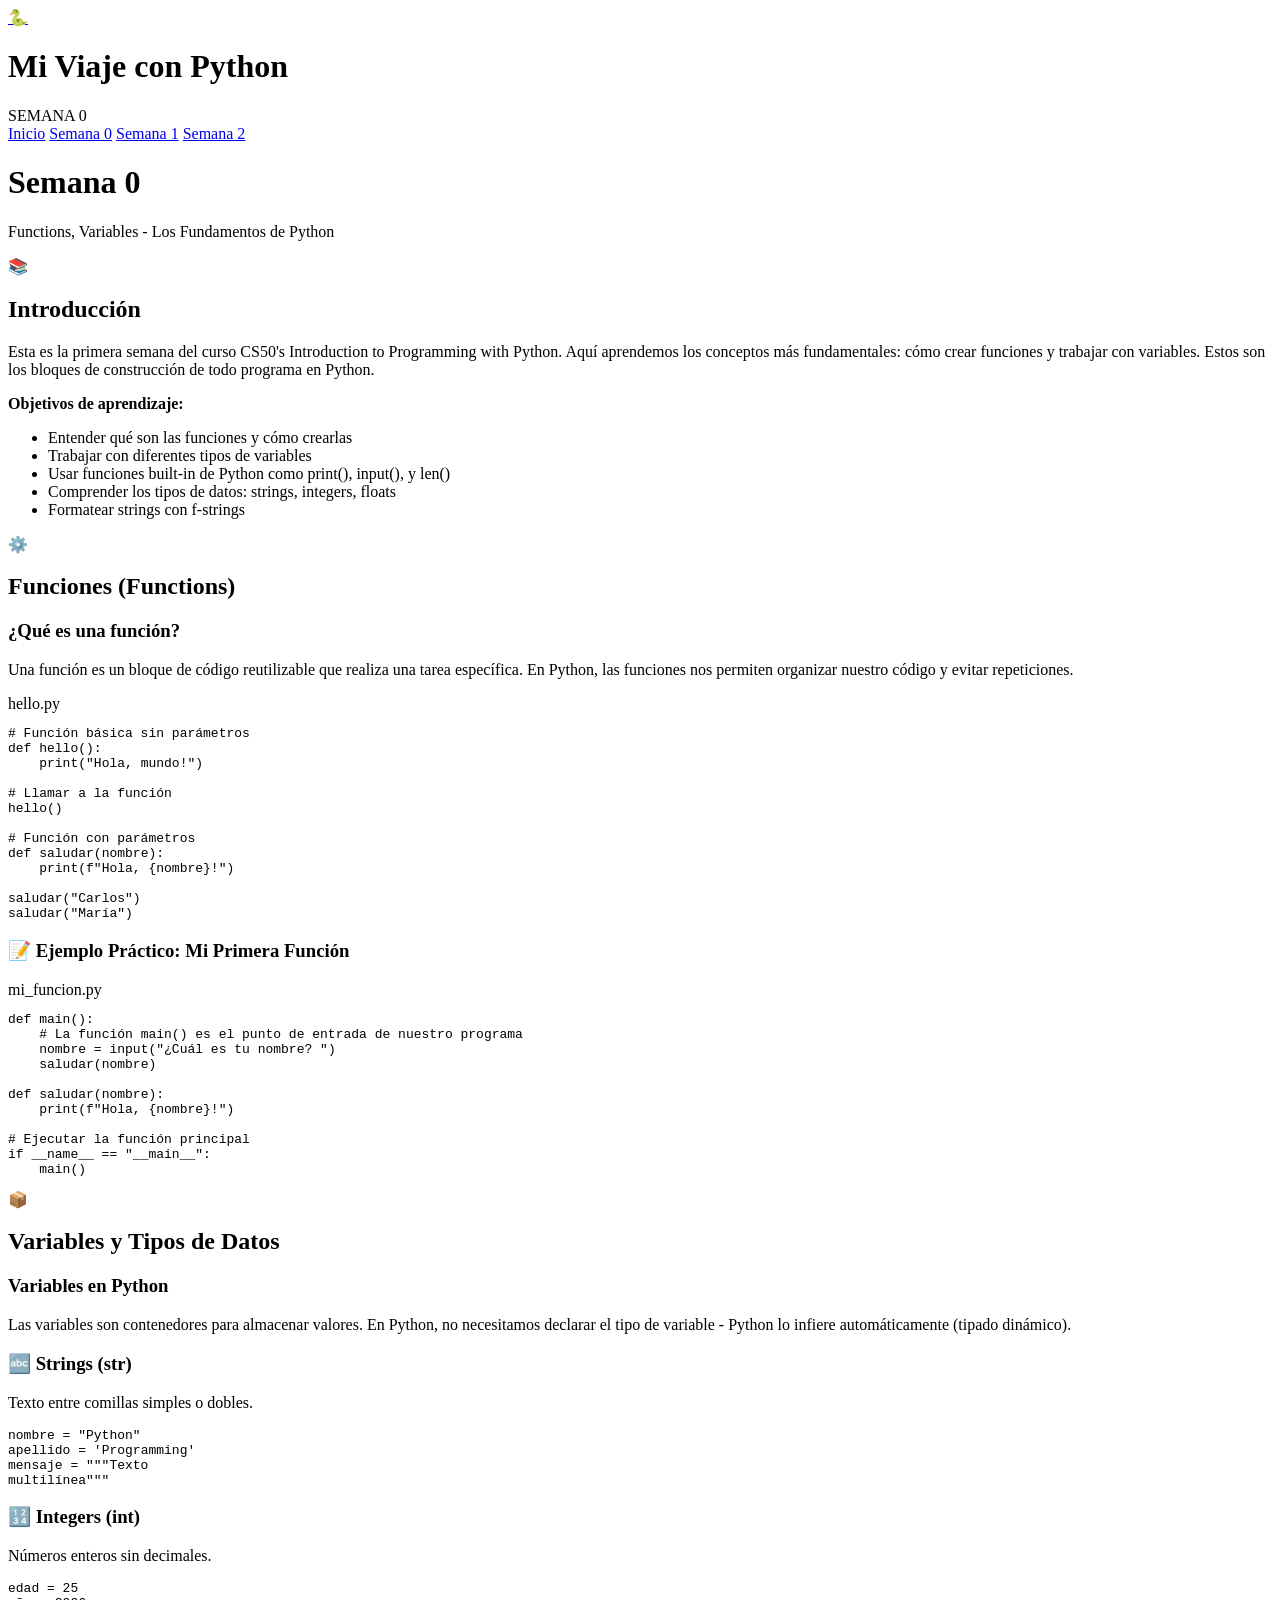
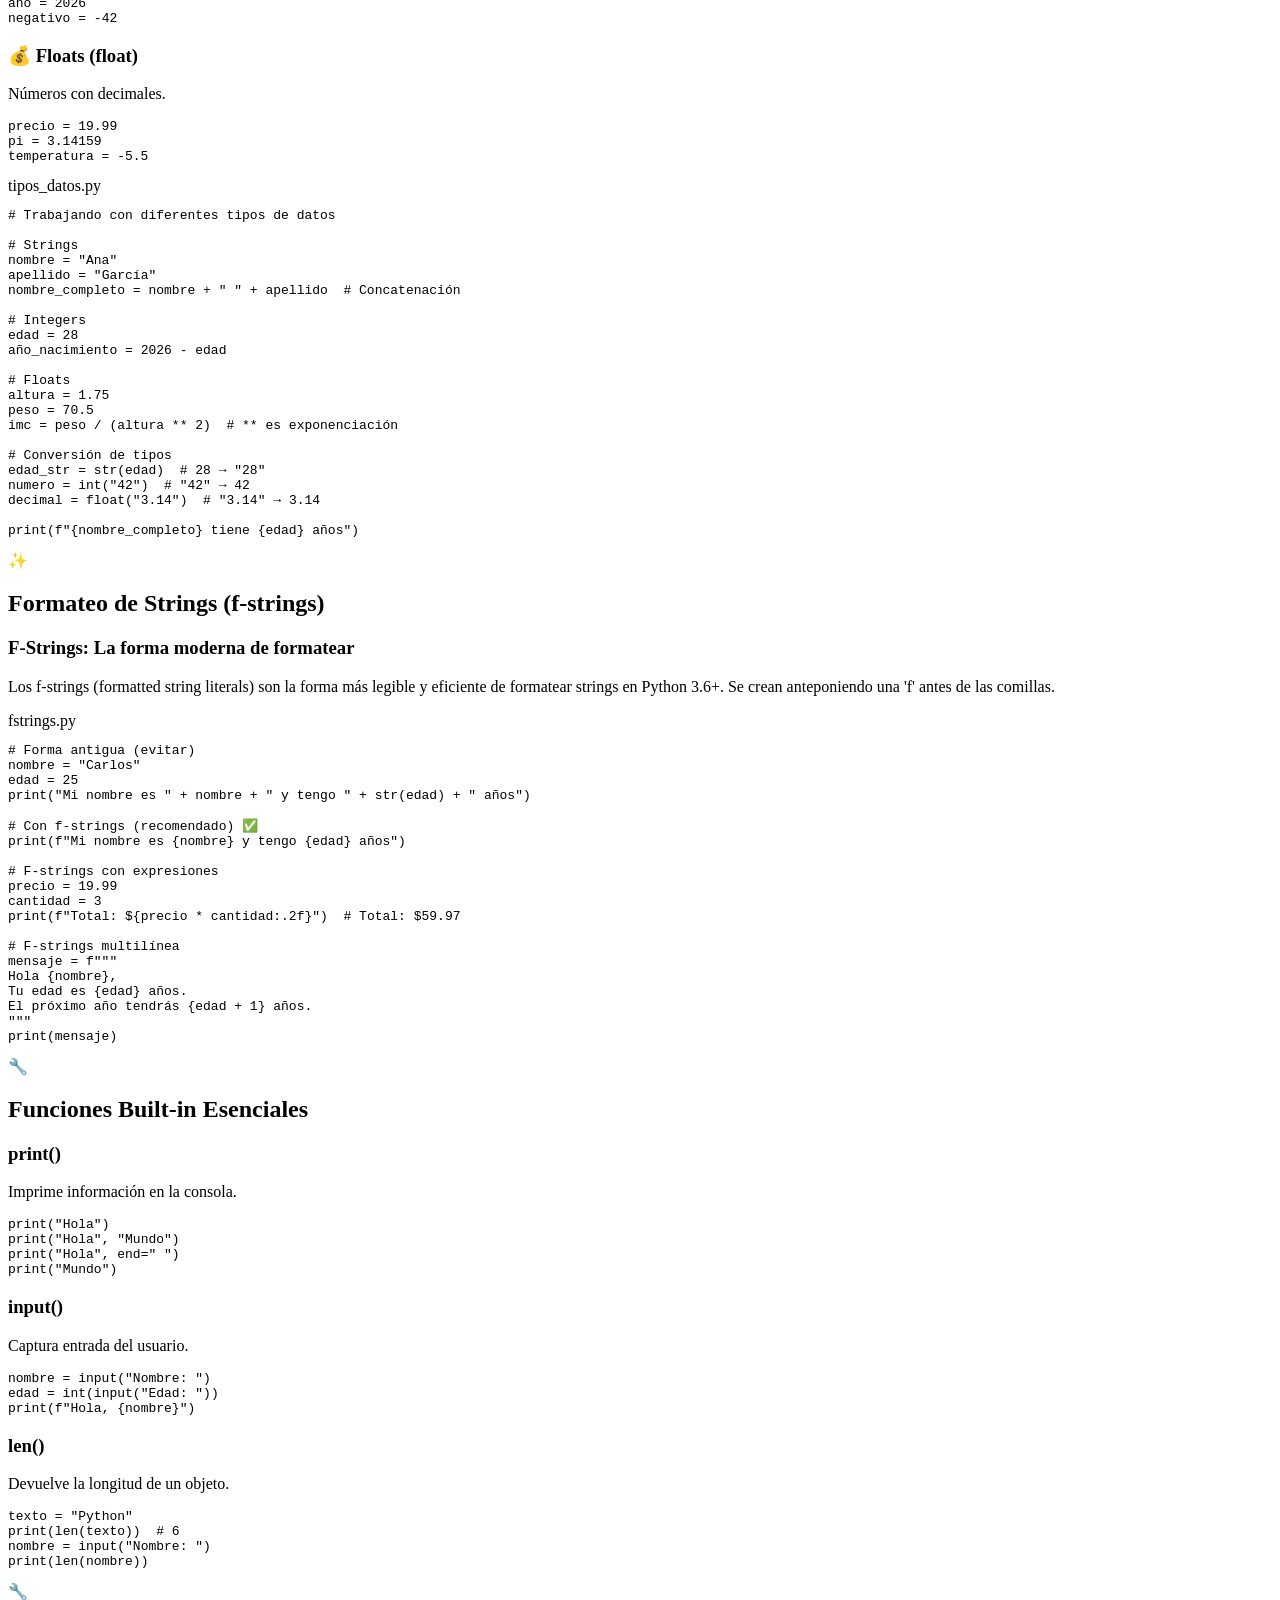
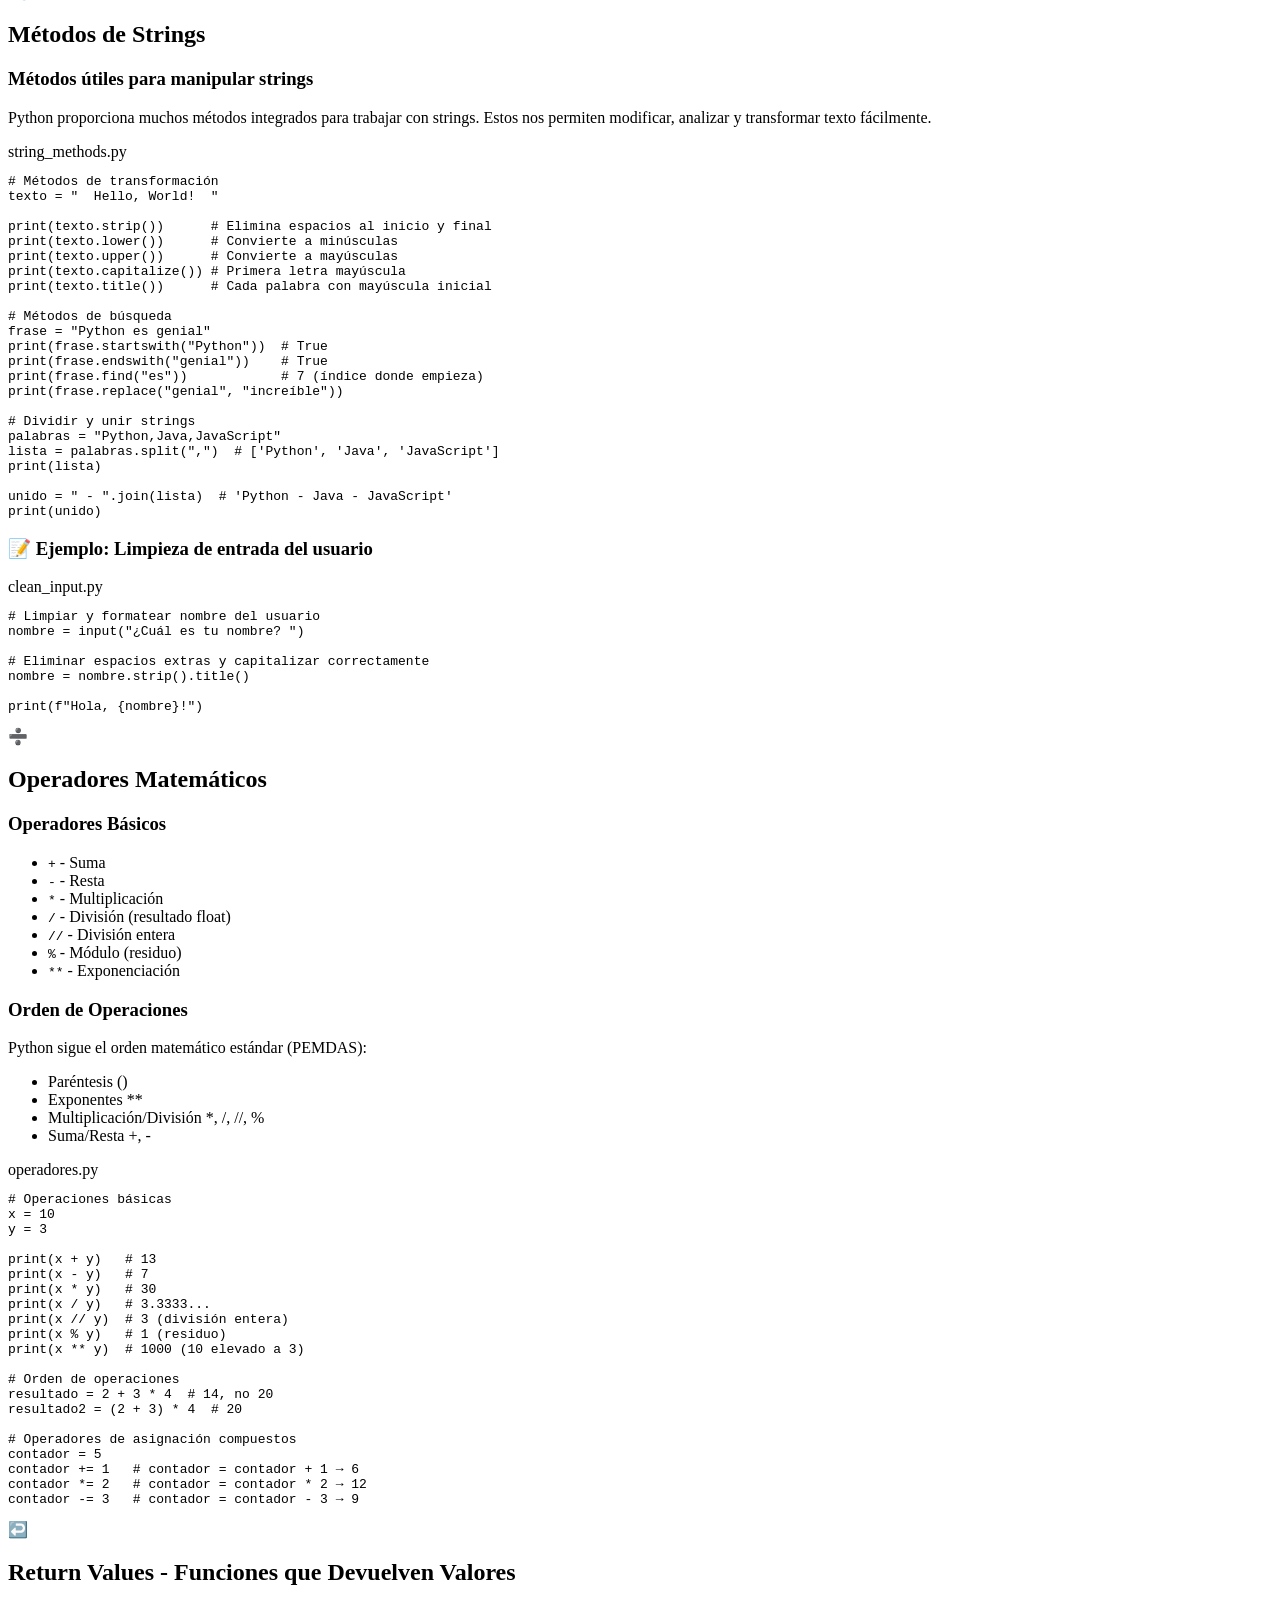
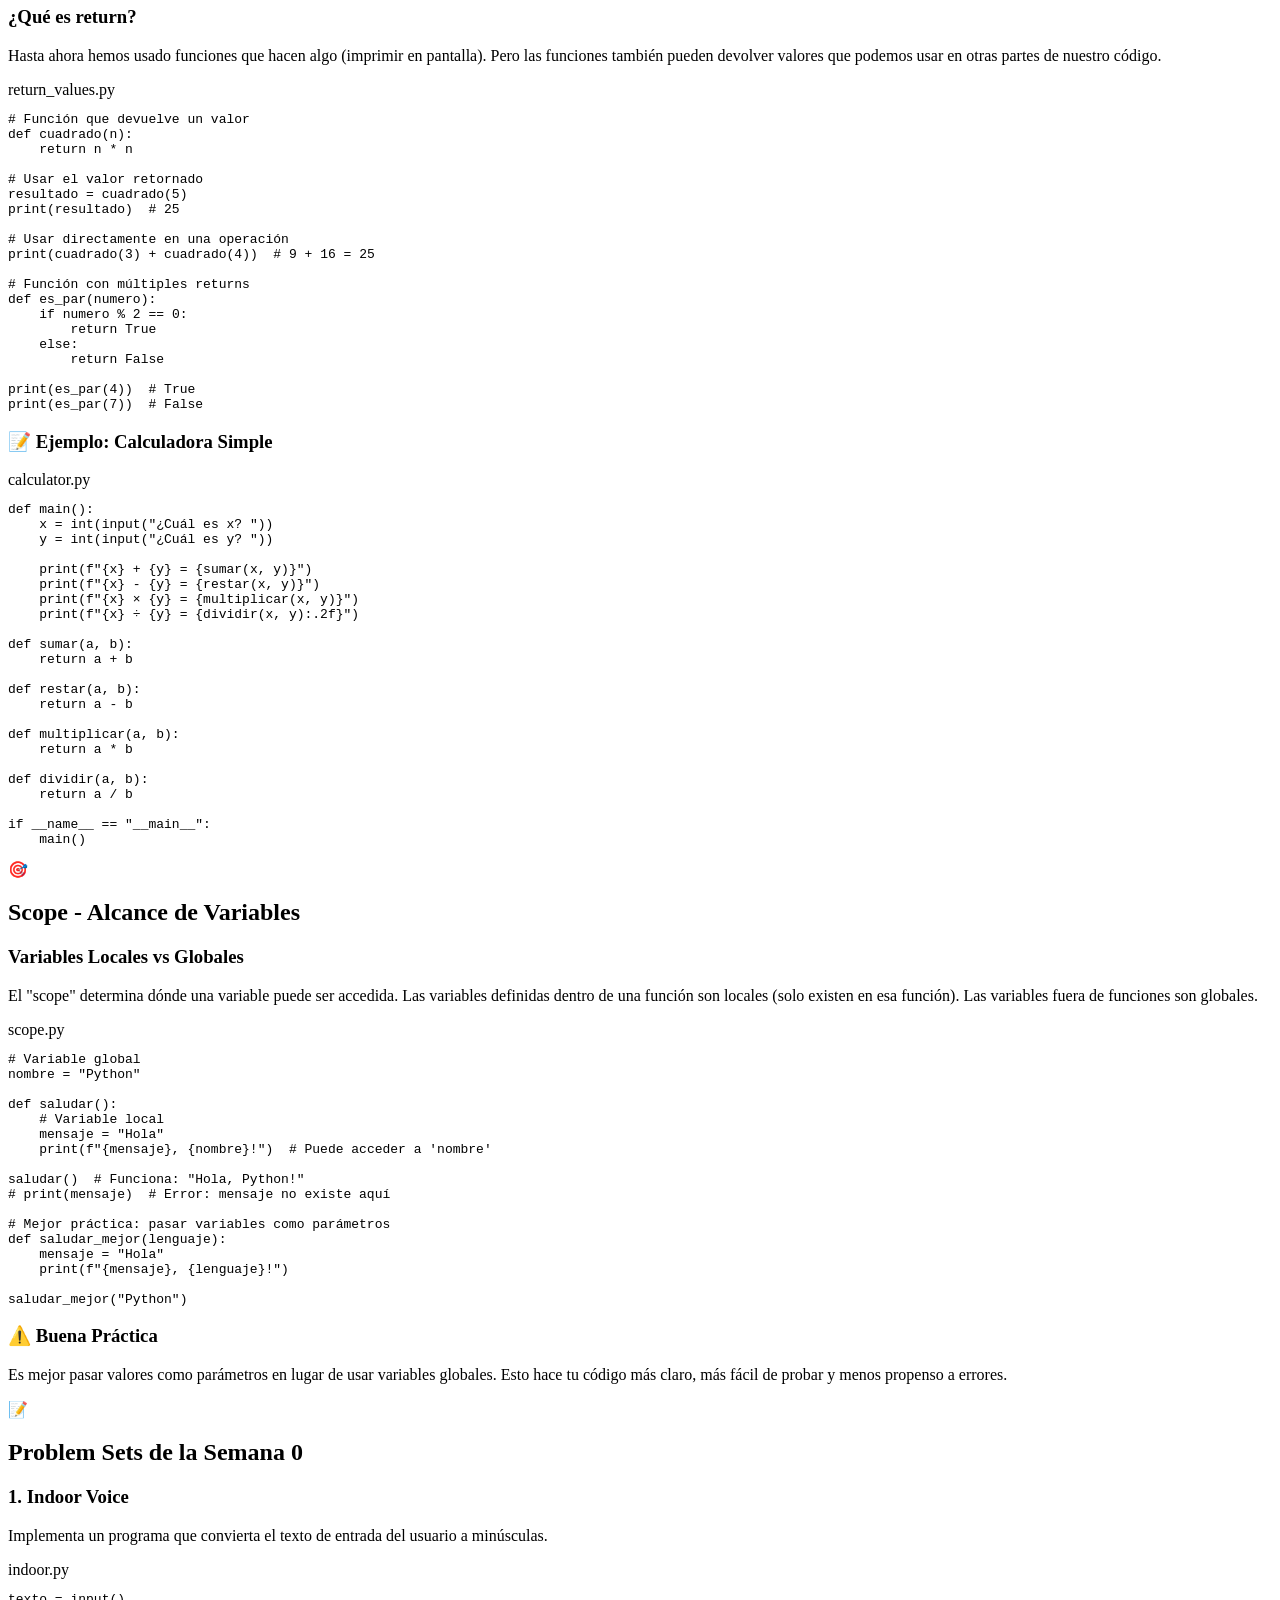
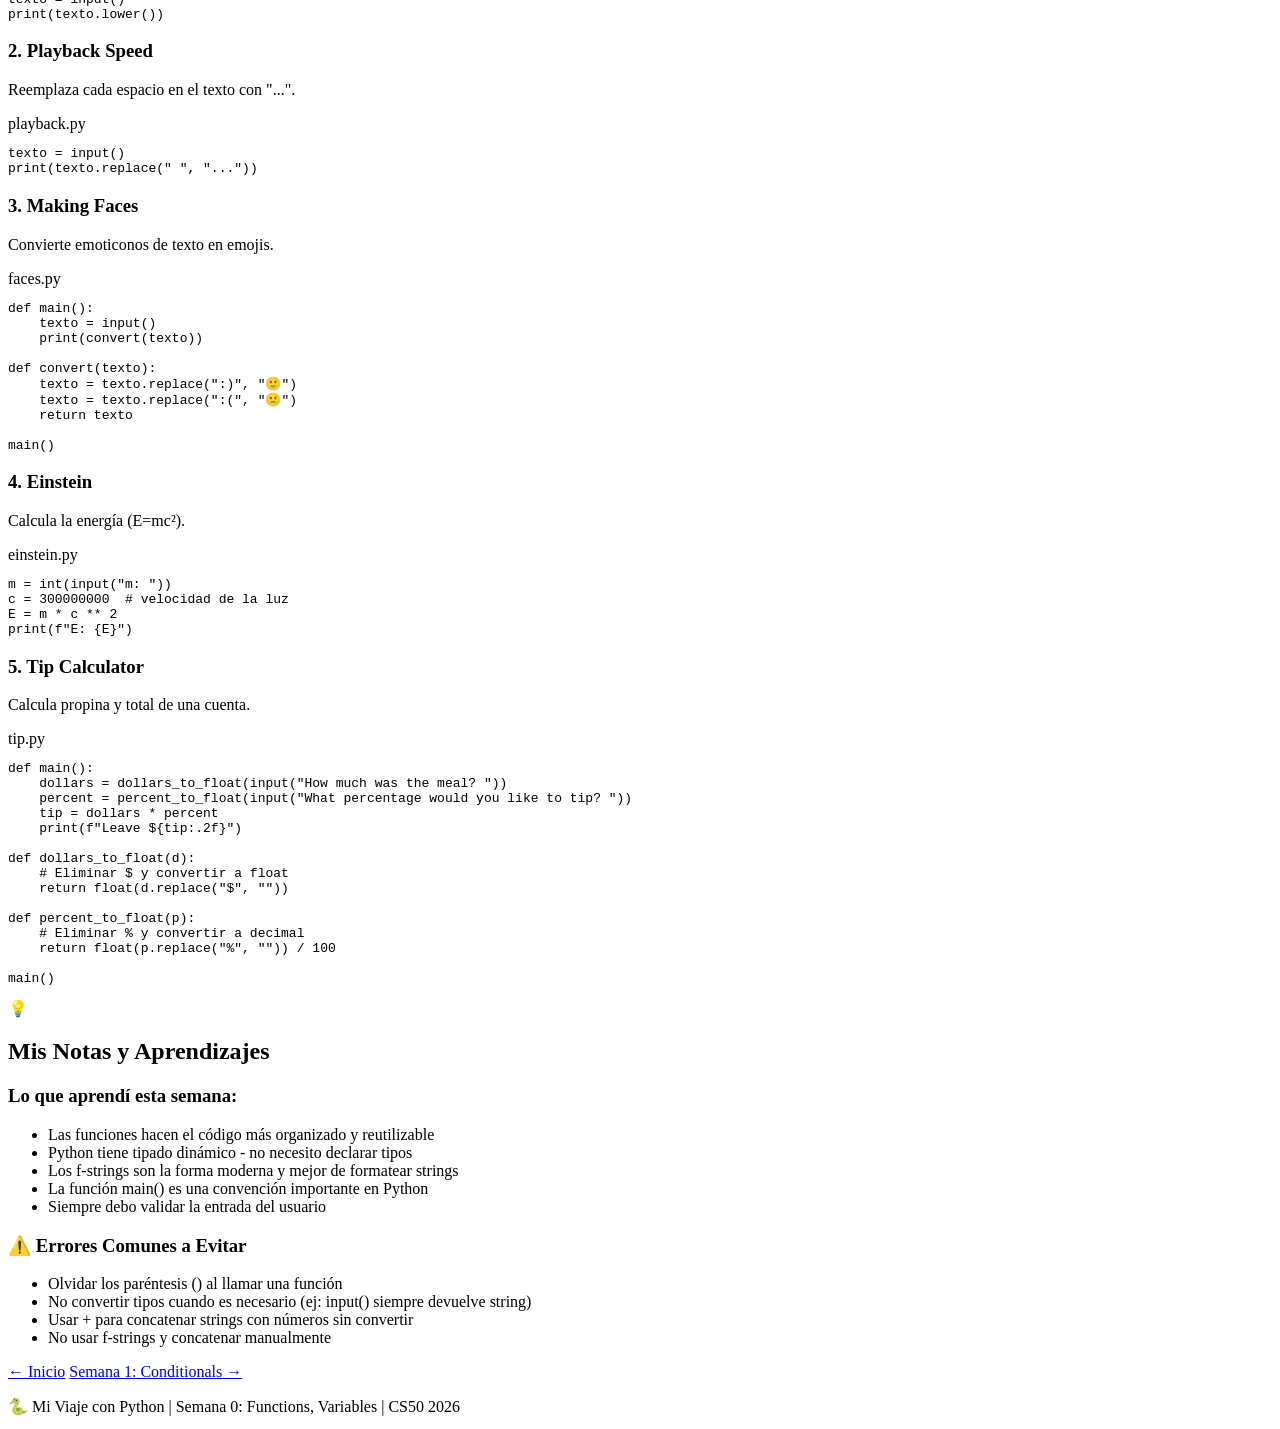
==== week_0.html @ fd99b6b3 "semana 0 cs50" ====
<!DOCTYPE html>
<html lang="es">
<head>
    <meta charset="UTF-8">
    <meta name="viewport" content="width=device-width, initial-scale=1.0">
    <title>Semana 0: Functions, Variables | Mi Viaje con Python</title>
    <link rel="preconnect" href="https://fonts.googleapis.com">
    <link rel="preconnect" href="https://fonts.gstatic.com" crossorigin>
    <link href="https://fonts.googleapis.com/css2?family=JetBrains+Mono:wght@400;700&family=Merriweather:wght@300;400;700;900&display=swap" rel="stylesheet">
    <link rel="stylesheet" href="../assets/css/styles.css">
</head>
<body>
    <div class="bg-animation"></div>
 
    <header>
        <div class="header-content">
            <div class="header-title">
                <a href="../index.html" class="logo">🐍</a>
                <h1>Mi Viaje con Python</h1>
                <span class="week-badge">SEMANA 0</span>
            </div>
            <nav>
                <a href="../index.html">Inicio</a>
                <a href="week0.html" class="active">Semana 0</a>
                <a href="week1.html">Semana 1</a>
                <a href="week2.html">Semana 2</a>
            </nav>
        </div>
    </header>
 
    <main>
        <div class="page-header fade-in">
            <h1 class="page-title">Semana 0</h1>
            <p class="page-subtitle">Functions, Variables - Los Fundamentos de Python</p>
        </div>
 
        <!-- Introducción -->
        <section class="section fade-in">
            <div class="section-header">
                <span class="section-icon">📚</span>
                <h2>Introducción</h2>
            </div>
            <div class="card">
                <p>Esta es la primera semana del curso CS50's Introduction to Programming with Python. Aquí aprendemos los conceptos más fundamentales: cómo crear funciones y trabajar con variables. Estos son los bloques de construcción de todo programa en Python.</p>
                <p><strong>Objetivos de aprendizaje:</strong></p>
                <ul>
                    <li>Entender qué son las funciones y cómo crearlas</li>
                    <li>Trabajar con diferentes tipos de variables</li>
                    <li>Usar funciones built-in de Python como print(), input(), y len()</li>
                    <li>Comprender los tipos de datos: strings, integers, floats</li>
                    <li>Formatear strings con f-strings</li>
                </ul>
            </div>
        </section>
 
        <!-- Funciones -->
        <section class="section fade-in">
            <div class="section-header">
                <span class="section-icon">⚙️</span>
                <h2>Funciones (Functions)</h2>
            </div>
 
            <div class="concept-box">
                <h3>¿Qué es una función?</h3>
                <p>Una función es un bloque de código reutilizable que realiza una tarea específica. En Python, las funciones nos permiten organizar nuestro código y evitar repeticiones.</p>
            </div>
 
            <div class="code-container">
                <div class="code-header">
                    <span class="code-dot red"></span>
                    <span class="code-dot yellow"></span>
                    <span class="code-dot green"></span>
                    <span class="code-title">hello.py</span>
                </div>
                <pre><code><span class="comment"># Función básica sin parámetros</span>
<span class="keyword">def</span> <span class="function">hello</span>():
    <span class="function">print</span>(<span class="string">"Hola, mundo!"</span>)
 
<span class="comment"># Llamar a la función</span>
<span class="function">hello</span>()
 
<span class="comment"># Función con parámetros</span>
<span class="keyword">def</span> <span class="function">saludar</span>(nombre):
    <span class="function">print</span>(<span class="string">f"Hola, {nombre}!"</span>)
 
<span class="function">saludar</span>(<span class="string">"Carlos"</span>)
<span class="function">saludar</span>(<span class="string">"María"</span>)</code></pre>
            </div>
 
            <div class="example-box">
                <h3>📝 Ejemplo Práctico: Mi Primera Función</h3>
                <div class="code-container" style="margin-top: 1rem;">
                    <div class="code-header">
                        <span class="code-dot red"></span>
                        <span class="code-dot yellow"></span>
                        <span class="code-dot green"></span>
                        <span class="code-title">mi_funcion.py</span>
                    </div>
                    <pre><code><span class="keyword">def</span> <span class="function">main</span>():
    <span class="comment"># La función main() es el punto de entrada de nuestro programa</span>
    nombre = <span class="function">input</span>(<span class="string">"¿Cuál es tu nombre? "</span>)
    <span class="function">saludar</span>(nombre)
 
<span class="keyword">def</span> <span class="function">saludar</span>(nombre):
    <span class="function">print</span>(<span class="string">f"Hola, {nombre}!"</span>)
 
<span class="comment"># Ejecutar la función principal</span>
<span class="keyword">if</span> __name__ == <span class="string">"__main__"</span>:
    <span class="function">main</span>()</code></pre>
                </div>
            </div>
        </section>
 
        <!-- Variables -->
        <section class="section fade-in">
            <div class="section-header">
                <span class="section-icon">📦</span>
                <h2>Variables y Tipos de Datos</h2>
            </div>
 
            <div class="concept-box">
                <h3>Variables en Python</h3>
                <p>Las variables son contenedores para almacenar valores. En Python, no necesitamos declarar el tipo de variable - Python lo infiere automáticamente (tipado dinámico).</p>
            </div>
 
            <div class="content-grid">
                <div class="card">
                    <h3>🔤 Strings (str)</h3>
                    <p>Texto entre comillas simples o dobles.</p>
                    <div class="code-container" style="margin-top: 1rem;">
                        <div class="code-header">
                            <span class="code-dot red"></span>
                            <span class="code-dot yellow"></span>
                            <span class="code-dot green"></span>
                        </div>
                        <pre><code>nombre = <span class="string">"Python"</span>
apellido = <span class="string">'Programming'</span>
mensaje = <span class="string">"""Texto
multilínea"""</span></code></pre>
                    </div>
                </div>
 
                <div class="card">
                    <h3>🔢 Integers (int)</h3>
                    <p>Números enteros sin decimales.</p>
                    <div class="code-container" style="margin-top: 1rem;">
                        <div class="code-header">
                            <span class="code-dot red"></span>
                            <span class="code-dot yellow"></span>
                            <span class="code-dot green"></span>
                        </div>
                        <pre><code>edad = <span class="number">25</span>
año = <span class="number">2026</span>
negativo = <span class="number">-42</span></code></pre>
                    </div>
                </div>
 
                <div class="card">
                    <h3>💰 Floats (float)</h3>
                    <p>Números con decimales.</p>
                    <div class="code-container" style="margin-top: 1rem;">
                        <div class="code-header">
                            <span class="code-dot red"></span>
                            <span class="code-dot yellow"></span>
                            <span class="code-dot green"></span>
                        </div>
                        <pre><code>precio = <span class="number">19.99</span>
pi = <span class="number">3.14159</span>
temperatura = <span class="number">-5.5</span></code></pre>
                    </div>
                </div>
            </div>
 
            <div class="code-container">
                <div class="code-header">
                    <span class="code-dot red"></span>
                    <span class="code-dot yellow"></span>
                    <span class="code-dot green"></span>
                    <span class="code-title">tipos_datos.py</span>
                </div>
                <pre><code><span class="comment"># Trabajando con diferentes tipos de datos</span>
 
<span class="comment"># Strings</span>
nombre = <span class="string">"Ana"</span>
apellido = <span class="string">"García"</span>
nombre_completo = nombre + <span class="string">" "</span> + apellido  <span class="comment"># Concatenación</span>
 
<span class="comment"># Integers</span>
edad = <span class="number">28</span>
año_nacimiento = <span class="number">2026</span> - edad
 
<span class="comment"># Floats</span>
altura = <span class="number">1.75</span>
peso = <span class="number">70.5</span>
imc = peso / (altura ** <span class="number">2</span>)  <span class="comment"># ** es exponenciación</span>
 
<span class="comment"># Conversión de tipos</span>
edad_str = <span class="function">str</span>(edad)  <span class="comment"># 28 → "28"</span>
numero = <span class="function">int</span>(<span class="string">"42"</span>)  <span class="comment"># "42" → 42</span>
decimal = <span class="function">float</span>(<span class="string">"3.14"</span>)  <span class="comment"># "3.14" → 3.14</span>
 
<span class="function">print</span>(<span class="string">f"{nombre_completo} tiene {edad} años"</span>)</code></pre>
            </div>
        </section>
 
        <!-- F-Strings -->
        <section class="section fade-in">
            <div class="section-header">
                <span class="section-icon">✨</span>
                <h2>Formateo de Strings (f-strings)</h2>
            </div>
 
            <div class="concept-box">
                <h3>F-Strings: La forma moderna de formatear</h3>
                <p>Los f-strings (formatted string literals) son la forma más legible y eficiente de formatear strings en Python 3.6+. Se crean anteponiendo una 'f' antes de las comillas.</p>
            </div>
 
            <div class="code-container">
                <div class="code-header">
                    <span class="code-dot red"></span>
                    <span class="code-dot yellow"></span>
                    <span class="code-dot green"></span>
                    <span class="code-title">fstrings.py</span>
                </div>
                <pre><code><span class="comment"># Forma antigua (evitar)</span>
nombre = <span class="string">"Carlos"</span>
edad = <span class="number">25</span>
<span class="function">print</span>(<span class="string">"Mi nombre es "</span> + nombre + <span class="string">" y tengo "</span> + <span class="function">str</span>(edad) + <span class="string">" años"</span>)
 
<span class="comment"># Con f-strings (recomendado) ✅</span>
<span class="function">print</span>(<span class="string">f"Mi nombre es {nombre} y tengo {edad} años"</span>)
 
<span class="comment"># F-strings con expresiones</span>
precio = <span class="number">19.99</span>
cantidad = <span class="number">3</span>
<span class="function">print</span>(<span class="string">f"Total: ${precio * cantidad:.2f}"</span>)  <span class="comment"># Total: $59.97</span>
 
<span class="comment"># F-strings multilínea</span>
mensaje = <span class="string">f"""
Hola {nombre},
Tu edad es {edad} años.
El próximo año tendrás {edad + 1} años.
"""</span>
<span class="function">print</span>(mensaje)</code></pre>
            </div>
        </section>
 
        <!-- Funciones Built-in -->
        <section class="section fade-in">
            <div class="section-header">
                <span class="section-icon">🔧</span>
                <h2>Funciones Built-in Esenciales</h2>
            </div>
 
            <div class="content-grid">
                <div class="card">
                    <h3>print()</h3>
                    <p>Imprime información en la consola.</p>
                    <div class="code-container" style="margin-top: 1rem;">
                        <div class="code-header">
                            <span class="code-dot red"></span>
                            <span class="code-dot yellow"></span>
                            <span class="code-dot green"></span>
                        </div>
                        <pre><code><span class="function">print</span>(<span class="string">"Hola"</span>)
<span class="function">print</span>(<span class="string">"Hola"</span>, <span class="string">"Mundo"</span>)
<span class="function">print</span>(<span class="string">"Hola"</span>, end=<span class="string">" "</span>)
<span class="function">print</span>(<span class="string">"Mundo"</span>)</code></pre>
                    </div>
                </div>
 
                <div class="card">
                    <h3>input()</h3>
                    <p>Captura entrada del usuario.</p>
                    <div class="code-container" style="margin-top: 1rem;">
                        <div class="code-header">
                            <span class="code-dot red"></span>
                            <span class="code-dot yellow"></span>
                            <span class="code-dot green"></span>
                        </div>
                        <pre><code>nombre = <span class="function">input</span>(<span class="string">"Nombre: "</span>)
edad = <span class="function">int</span>(<span class="function">input</span>(<span class="string">"Edad: "</span>))
<span class="function">print</span>(<span class="string">f"Hola, {nombre}"</span>)</code></pre>
                    </div>
                </div>
 
                <div class="card">
                    <h3>len()</h3>
                    <p>Devuelve la longitud de un objeto.</p>
                    <div class="code-container" style="margin-top: 1rem;">
                        <div class="code-header">
                            <span class="code-dot red"></span>
                            <span class="code-dot yellow"></span>
                            <span class="code-dot green"></span>
                        </div>
                        <pre><code>texto = <span class="string">"Python"</span>
<span class="function">print</span>(<span class="function">len</span>(texto))  <span class="comment"># 6</span>
nombre = <span class="function">input</span>(<span class="string">"Nombre: "</span>)
<span class="function">print</span>(<span class="function">len</span>(nombre))</code></pre>
                    </div>
                </div>
            </div>
        </section>
 
        <!-- Métodos de Strings -->
        <section class="section fade-in">
            <div class="section-header">
                <span class="section-icon">🔧</span>
                <h2>Métodos de Strings</h2>
            </div>
 
            <div class="concept-box">
                <h3>Métodos útiles para manipular strings</h3>
                <p>Python proporciona muchos métodos integrados para trabajar con strings. Estos nos permiten modificar, analizar y transformar texto fácilmente.</p>
            </div>
 
            <div class="code-container">
                <div class="code-header">
                    <span class="code-dot red"></span>
                    <span class="code-dot yellow"></span>
                    <span class="code-dot green"></span>
                    <span class="code-title">string_methods.py</span>
                </div>
                <pre><code><span class="comment"># Métodos de transformación</span>
texto = <span class="string">"  Hello, World!  "</span>
 
<span class="function">print</span>(texto.strip())      <span class="comment"># Elimina espacios al inicio y final</span>
<span class="function">print</span>(texto.lower())      <span class="comment"># Convierte a minúsculas</span>
<span class="function">print</span>(texto.upper())      <span class="comment"># Convierte a mayúsculas</span>
<span class="function">print</span>(texto.capitalize()) <span class="comment"># Primera letra mayúscula</span>
<span class="function">print</span>(texto.title())      <span class="comment"># Cada palabra con mayúscula inicial</span>
 
<span class="comment"># Métodos de búsqueda</span>
frase = <span class="string">"Python es genial"</span>
<span class="function">print</span>(frase.startswith(<span class="string">"Python"</span>))  <span class="comment"># True</span>
<span class="function">print</span>(frase.endswith(<span class="string">"genial"</span>))    <span class="comment"># True</span>
<span class="function">print</span>(frase.find(<span class="string">"es"</span>))            <span class="comment"># 7 (índice donde empieza)</span>
<span class="function">print</span>(frase.replace(<span class="string">"genial"</span>, <span class="string">"increíble"</span>))
 
<span class="comment"># Dividir y unir strings</span>
palabras = <span class="string">"Python,Java,JavaScript"</span>
lista = palabras.split(<span class="string">","</span>)  <span class="comment"># ['Python', 'Java', 'JavaScript']</span>
<span class="function">print</span>(lista)
 
unido = <span class="string">" - "</span>.join(lista)  <span class="comment"># 'Python - Java - JavaScript'</span>
<span class="function">print</span>(unido)</code></pre>
            </div>
 
            <div class="example-box">
                <h3>📝 Ejemplo: Limpieza de entrada del usuario</h3>
                <div class="code-container" style="margin-top: 1rem;">
                    <div class="code-header">
                        <span class="code-dot red"></span>
                        <span class="code-dot yellow"></span>
                        <span class="code-dot green"></span>
                        <span class="code-title">clean_input.py</span>
                    </div>
                    <pre><code><span class="comment"># Limpiar y formatear nombre del usuario</span>
nombre = <span class="function">input</span>(<span class="string">"¿Cuál es tu nombre? "</span>)
 
<span class="comment"># Eliminar espacios extras y capitalizar correctamente</span>
nombre = nombre.strip().title()
 
<span class="function">print</span>(<span class="string">f"Hola, {nombre}!"</span>)</code></pre>
                </div>
            </div>
        </section>
 
        <!-- Operadores Matemáticos -->
        <section class="section fade-in">
            <div class="section-header">
                <span class="section-icon">➗</span>
                <h2>Operadores Matemáticos</h2>
            </div>
 
            <div class="content-grid">
                <div class="card">
                    <h3>Operadores Básicos</h3>
                    <ul>
                        <li><code>+</code> - Suma</li>
                        <li><code>-</code> - Resta</li>
                        <li><code>*</code> - Multiplicación</li>
                        <li><code>/</code> - División (resultado float)</li>
                        <li><code>//</code> - División entera</li>
                        <li><code>%</code> - Módulo (residuo)</li>
                        <li><code>**</code> - Exponenciación</li>
                    </ul>
                </div>
 
                <div class="card">
                    <h3>Orden de Operaciones</h3>
                    <p>Python sigue el orden matemático estándar (PEMDAS):</p>
                    <ul>
                        <li>Paréntesis ()</li>
                        <li>Exponentes **</li>
                        <li>Multiplicación/División *, /, //, %</li>
                        <li>Suma/Resta +, -</li>
                    </ul>
                </div>
            </div>
 
            <div class="code-container">
                <div class="code-header">
                    <span class="code-dot red"></span>
                    <span class="code-dot yellow"></span>
                    <span class="code-dot green"></span>
                    <span class="code-title">operadores.py</span>
                </div>
                <pre><code><span class="comment"># Operaciones básicas</span>
x = <span class="number">10</span>
y = <span class="number">3</span>
 
<span class="function">print</span>(x + y)   <span class="comment"># 13</span>
<span class="function">print</span>(x - y)   <span class="comment"># 7</span>
<span class="function">print</span>(x * y)   <span class="comment"># 30</span>
<span class="function">print</span>(x / y)   <span class="comment"># 3.3333...</span>
<span class="function">print</span>(x // y)  <span class="comment"># 3 (división entera)</span>
<span class="function">print</span>(x % y)   <span class="comment"># 1 (residuo)</span>
<span class="function">print</span>(x ** y)  <span class="comment"># 1000 (10 elevado a 3)</span>
 
<span class="comment"># Orden de operaciones</span>
resultado = <span class="number">2</span> + <span class="number">3</span> * <span class="number">4</span>  <span class="comment"># 14, no 20</span>
resultado2 = (<span class="number">2</span> + <span class="number">3</span>) * <span class="number">4</span>  <span class="comment"># 20</span>
 
<span class="comment"># Operadores de asignación compuestos</span>
contador = <span class="number">5</span>
contador += <span class="number">1</span>   <span class="comment"># contador = contador + 1 → 6</span>
contador *= <span class="number">2</span>   <span class="comment"># contador = contador * 2 → 12</span>
contador -= <span class="number">3</span>   <span class="comment"># contador = contador - 3 → 9</span></code></pre>
            </div>
        </section>
 
        <!-- Funciones con Return -->
        <section class="section fade-in">
            <div class="section-header">
                <span class="section-icon">↩️</span>
                <h2>Return Values - Funciones que Devuelven Valores</h2>
            </div>
 
            <div class="concept-box">
                <h3>¿Qué es return?</h3>
                <p>Hasta ahora hemos usado funciones que hacen algo (imprimir en pantalla). Pero las funciones también pueden devolver valores que podemos usar en otras partes de nuestro código.</p>
            </div>
 
            <div class="code-container">
                <div class="code-header">
                    <span class="code-dot red"></span>
                    <span class="code-dot yellow"></span>
                    <span class="code-dot green"></span>
                    <span class="code-title">return_values.py</span>
                </div>
                <pre><code><span class="comment"># Función que devuelve un valor</span>
<span class="keyword">def</span> <span class="function">cuadrado</span>(n):
    <span class="keyword">return</span> n * n
 
<span class="comment"># Usar el valor retornado</span>
resultado = <span class="function">cuadrado</span>(<span class="number">5</span>)
<span class="function">print</span>(resultado)  <span class="comment"># 25</span>
 
<span class="comment"># Usar directamente en una operación</span>
<span class="function">print</span>(<span class="function">cuadrado</span>(<span class="number">3</span>) + <span class="function">cuadrado</span>(<span class="number">4</span>))  <span class="comment"># 9 + 16 = 25</span>
 
<span class="comment"># Función con múltiples returns</span>
<span class="keyword">def</span> <span class="function">es_par</span>(numero):
    <span class="keyword">if</span> numero % <span class="number">2</span> == <span class="number">0</span>:
        <span class="keyword">return</span> <span class="keyword">True</span>
    <span class="keyword">else</span>:
        <span class="keyword">return</span> <span class="keyword">False</span>
 
<span class="function">print</span>(<span class="function">es_par</span>(<span class="number">4</span>))  <span class="comment"># True</span>
<span class="function">print</span>(<span class="function">es_par</span>(<span class="number">7</span>))  <span class="comment"># False</span></code></pre>
            </div>
 
            <div class="example-box">
                <h3>📝 Ejemplo: Calculadora Simple</h3>
                <div class="code-container" style="margin-top: 1rem;">
                    <div class="code-header">
                        <span class="code-dot red"></span>
                        <span class="code-dot yellow"></span>
                        <span class="code-dot green"></span>
                        <span class="code-title">calculator.py</span>
                    </div>
                    <pre><code><span class="keyword">def</span> <span class="function">main</span>():
    x = <span class="function">int</span>(<span class="function">input</span>(<span class="string">"¿Cuál es x? "</span>))
    y = <span class="function">int</span>(<span class="function">input</span>(<span class="string">"¿Cuál es y? "</span>))
    
    <span class="function">print</span>(<span class="string">f"{x} + {y} = {<span class="function">sumar</span>(x, y)}"</span>)
    <span class="function">print</span>(<span class="string">f"{x} - {y} = {<span class="function">restar</span>(x, y)}"</span>)
    <span class="function">print</span>(<span class="string">f"{x} × {y} = {<span class="function">multiplicar</span>(x, y)}"</span>)
    <span class="function">print</span>(<span class="string">f"{x} ÷ {y} = {<span class="function">dividir</span>(x, y):.2f}"</span>)
 
<span class="keyword">def</span> <span class="function">sumar</span>(a, b):
    <span class="keyword">return</span> a + b
 
<span class="keyword">def</span> <span class="function">restar</span>(a, b):
    <span class="keyword">return</span> a - b
 
<span class="keyword">def</span> <span class="function">multiplicar</span>(a, b):
    <span class="keyword">return</span> a * b
 
<span class="keyword">def</span> <span class="function">dividir</span>(a, b):
    <span class="keyword">return</span> a / b
 
<span class="keyword">if</span> __name__ == <span class="string">"__main__"</span>:
    <span class="function">main</span>()</code></pre>
                </div>
            </div>
        </section>
 
        <!-- Scope (Alcance) -->
        <section class="section fade-in">
            <div class="section-header">
                <span class="section-icon">🎯</span>
                <h2>Scope - Alcance de Variables</h2>
            </div>
 
            <div class="concept-box">
                <h3>Variables Locales vs Globales</h3>
                <p>El "scope" determina dónde una variable puede ser accedida. Las variables definidas dentro de una función son locales (solo existen en esa función). Las variables fuera de funciones son globales.</p>
            </div>
 
            <div class="code-container">
                <div class="code-header">
                    <span class="code-dot red"></span>
                    <span class="code-dot yellow"></span>
                    <span class="code-dot green"></span>
                    <span class="code-title">scope.py</span>
                </div>
                <pre><code><span class="comment"># Variable global</span>
nombre = <span class="string">"Python"</span>
 
<span class="keyword">def</span> <span class="function">saludar</span>():
    <span class="comment"># Variable local</span>
    mensaje = <span class="string">"Hola"</span>
    <span class="function">print</span>(<span class="string">f"{mensaje}, {nombre}!"</span>)  <span class="comment"># Puede acceder a 'nombre'</span>
 
<span class="function">saludar</span>()  <span class="comment"># Funciona: "Hola, Python!"</span>
<span class="comment"># print(mensaje)  # Error: mensaje no existe aquí</span>
 
<span class="comment"># Mejor práctica: pasar variables como parámetros</span>
<span class="keyword">def</span> <span class="function">saludar_mejor</span>(lenguaje):
    mensaje = <span class="string">"Hola"</span>
    <span class="function">print</span>(<span class="string">f"{mensaje}, {lenguaje}!"</span>)
 
<span class="function">saludar_mejor</span>(<span class="string">"Python"</span>)</code></pre>
            </div>
 
            <div class="warning-box">
                <h3>⚠️ Buena Práctica</h3>
                <p>Es mejor pasar valores como parámetros en lugar de usar variables globales. Esto hace tu código más claro, más fácil de probar y menos propenso a errores.</p>
            </div>
        </section>
 
        <!-- Problem Sets -->
        <section class="section fade-in">
            <div class="section-header">
                <span class="section-icon">📝</span>
                <h2>Problem Sets de la Semana 0</h2>
            </div>
 
            <div class="content-grid">
                <div class="card">
                    <h3>1. Indoor Voice</h3>
                    <p>Implementa un programa que convierta el texto de entrada del usuario a minúsculas.</p>
                    <div class="code-container" style="margin-top: 1rem;">
                        <div class="code-header">
                            <span class="code-dot red"></span>
                            <span class="code-dot yellow"></span>
                            <span class="code-dot green"></span>
                            <span class="code-title">indoor.py</span>
                        </div>
                        <pre><code>texto = <span class="function">input</span>()
<span class="function">print</span>(texto.lower())</code></pre>
                    </div>
                </div>
 
                <div class="card">
                    <h3>2. Playback Speed</h3>
                    <p>Reemplaza cada espacio en el texto con "...".</p>
                    <div class="code-container" style="margin-top: 1rem;">
                        <div class="code-header">
                            <span class="code-dot red"></span>
                            <span class="code-dot yellow"></span>
                            <span class="code-dot green"></span>
                            <span class="code-title">playback.py</span>
                        </div>
                        <pre><code>texto = <span class="function">input</span>()
<span class="function">print</span>(texto.replace(<span class="string">" "</span>, <span class="string">"..."</span>))</code></pre>
                    </div>
                </div>
 
                <div class="card">
                    <h3>3. Making Faces</h3>
                    <p>Convierte emoticonos de texto en emojis.</p>
                    <div class="code-container" style="margin-top: 1rem;">
                        <div class="code-header">
                            <span class="code-dot red"></span>
                            <span class="code-dot yellow"></span>
                            <span class="code-dot green"></span>
                            <span class="code-title">faces.py</span>
                        </div>
                        <pre><code><span class="keyword">def</span> <span class="function">main</span>():
    texto = <span class="function">input</span>()
    <span class="function">print</span>(<span class="function">convert</span>(texto))
 
<span class="keyword">def</span> <span class="function">convert</span>(texto):
    texto = texto.replace(<span class="string">":)"</span>, <span class="string">"🙂"</span>)
    texto = texto.replace(<span class="string">":("</span>, <span class="string">"🙁"</span>)
    <span class="keyword">return</span> texto
 
<span class="function">main</span>()</code></pre>
                    </div>
                </div>
 
                <div class="card">
                    <h3>4. Einstein</h3>
                    <p>Calcula la energía (E=mc²).</p>
                    <div class="code-container" style="margin-top: 1rem;">
                        <div class="code-header">
                            <span class="code-dot red"></span>
                            <span class="code-dot yellow"></span>
                            <span class="code-dot green"></span>
                            <span class="code-title">einstein.py</span>
                        </div>
                        <pre><code>m = <span class="function">int</span>(<span class="function">input</span>(<span class="string">"m: "</span>))
c = <span class="number">300000000</span>  <span class="comment"># velocidad de la luz</span>
E = m * c ** <span class="number">2</span>
<span class="function">print</span>(<span class="string">f"E: {E}"</span>)</code></pre>
                    </div>
                </div>
 
                <div class="card">
                    <h3>5. Tip Calculator</h3>
                    <p>Calcula propina y total de una cuenta.</p>
                    <div class="code-container" style="margin-top: 1rem;">
                        <div class="code-header">
                            <span class="code-dot red"></span>
                            <span class="code-dot yellow"></span>
                            <span class="code-dot green"></span>
                            <span class="code-title">tip.py</span>
                        </div>
                        <pre><code><span class="keyword">def</span> <span class="function">main</span>():
    dollars = <span class="function">dollars_to_float</span>(<span class="function">input</span>(<span class="string">"How much was the meal? "</span>))
    percent = <span class="function">percent_to_float</span>(<span class="function">input</span>(<span class="string">"What percentage would you like to tip? "</span>))
    tip = dollars * percent
    <span class="function">print</span>(<span class="string">f"Leave ${tip:.2f}"</span>)
 
<span class="keyword">def</span> <span class="function">dollars_to_float</span>(d):
    <span class="comment"># Eliminar $ y convertir a float</span>
    <span class="keyword">return</span> <span class="function">float</span>(d.replace(<span class="string">"$"</span>, <span class="string">""</span>))
 
<span class="keyword">def</span> <span class="function">percent_to_float</span>(p):
    <span class="comment"># Eliminar % y convertir a decimal</span>
    <span class="keyword">return</span> <span class="function">float</span>(p.replace(<span class="string">"%"</span>, <span class="string">""</span>)) / <span class="number">100</span>
 
<span class="function">main</span>()</code></pre>
                    </div>
                </div>
            </div>
        </section>
 
        <!-- Notas y Aprendizajes -->
        <section class="section fade-in">
            <div class="section-header">
                <span class="section-icon">💡</span>
                <h2>Mis Notas y Aprendizajes</h2>
            </div>
 
            <div class="card">
                <h3>Lo que aprendí esta semana:</h3>
                <ul>
                    <li>Las funciones hacen el código más organizado y reutilizable</li>
                    <li>Python tiene tipado dinámico - no necesito declarar tipos</li>
                    <li>Los f-strings son la forma moderna y mejor de formatear strings</li>
                    <li>La función main() es una convención importante en Python</li>
                    <li>Siempre debo validar la entrada del usuario</li>
                </ul>
            </div>
 
            <div class="warning-box">
                <h3>⚠️ Errores Comunes a Evitar</h3>
                <ul>
                    <li>Olvidar los paréntesis () al llamar una función</li>
                    <li>No convertir tipos cuando es necesario (ej: input() siempre devuelve string)</li>
                    <li>Usar + para concatenar strings con números sin convertir</li>
                    <li>No usar f-strings y concatenar manualmente</li>
                </ul>
            </div>
        </section>
 
        <!-- Navigation -->
        <div class="navigation">
            <a href="../index.html" class="nav-button prev">← Inicio</a>
            <a href="week1.html" class="nav-button next">Semana 1: Conditionals →</a>
        </div>
    </main>
 
    <footer>
        <p>🐍 Mi Viaje con Python | Semana 0: Functions, Variables | CS50 2026</p>
    </footer>
</body>
</html>
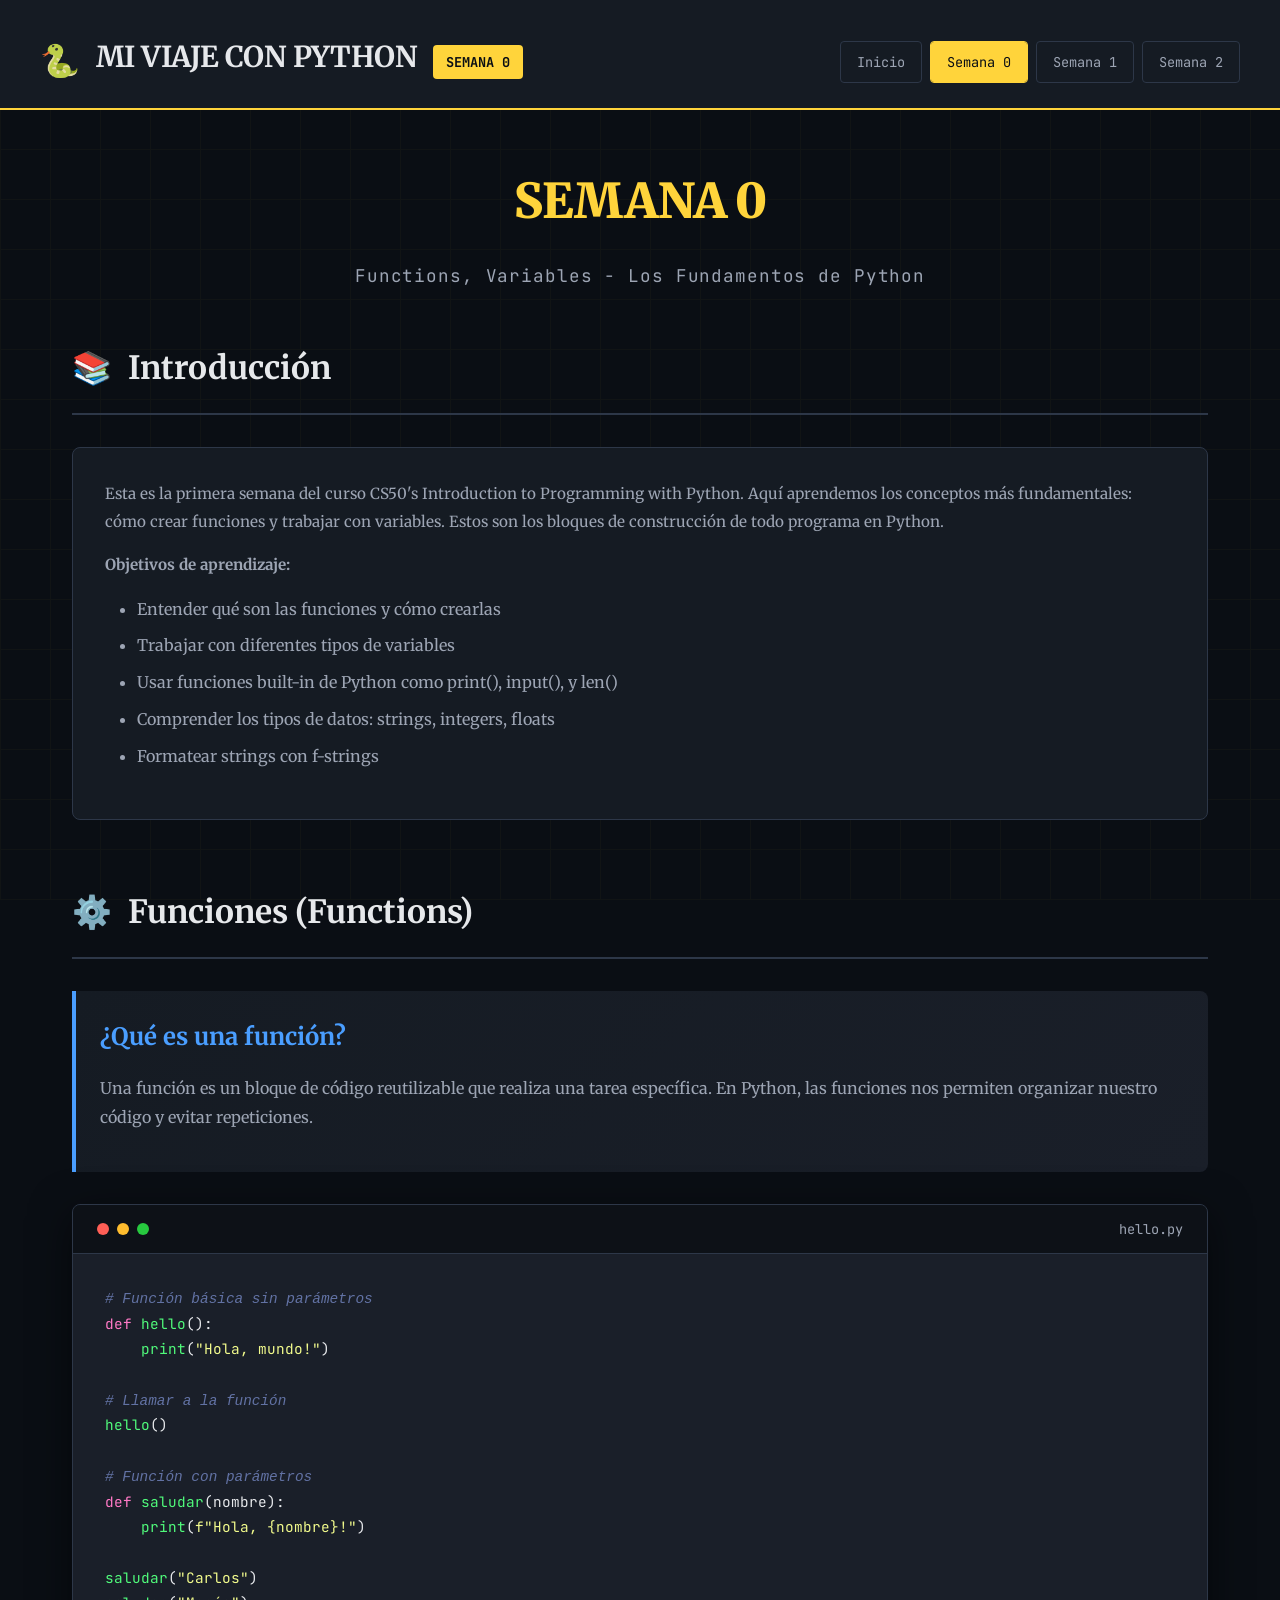
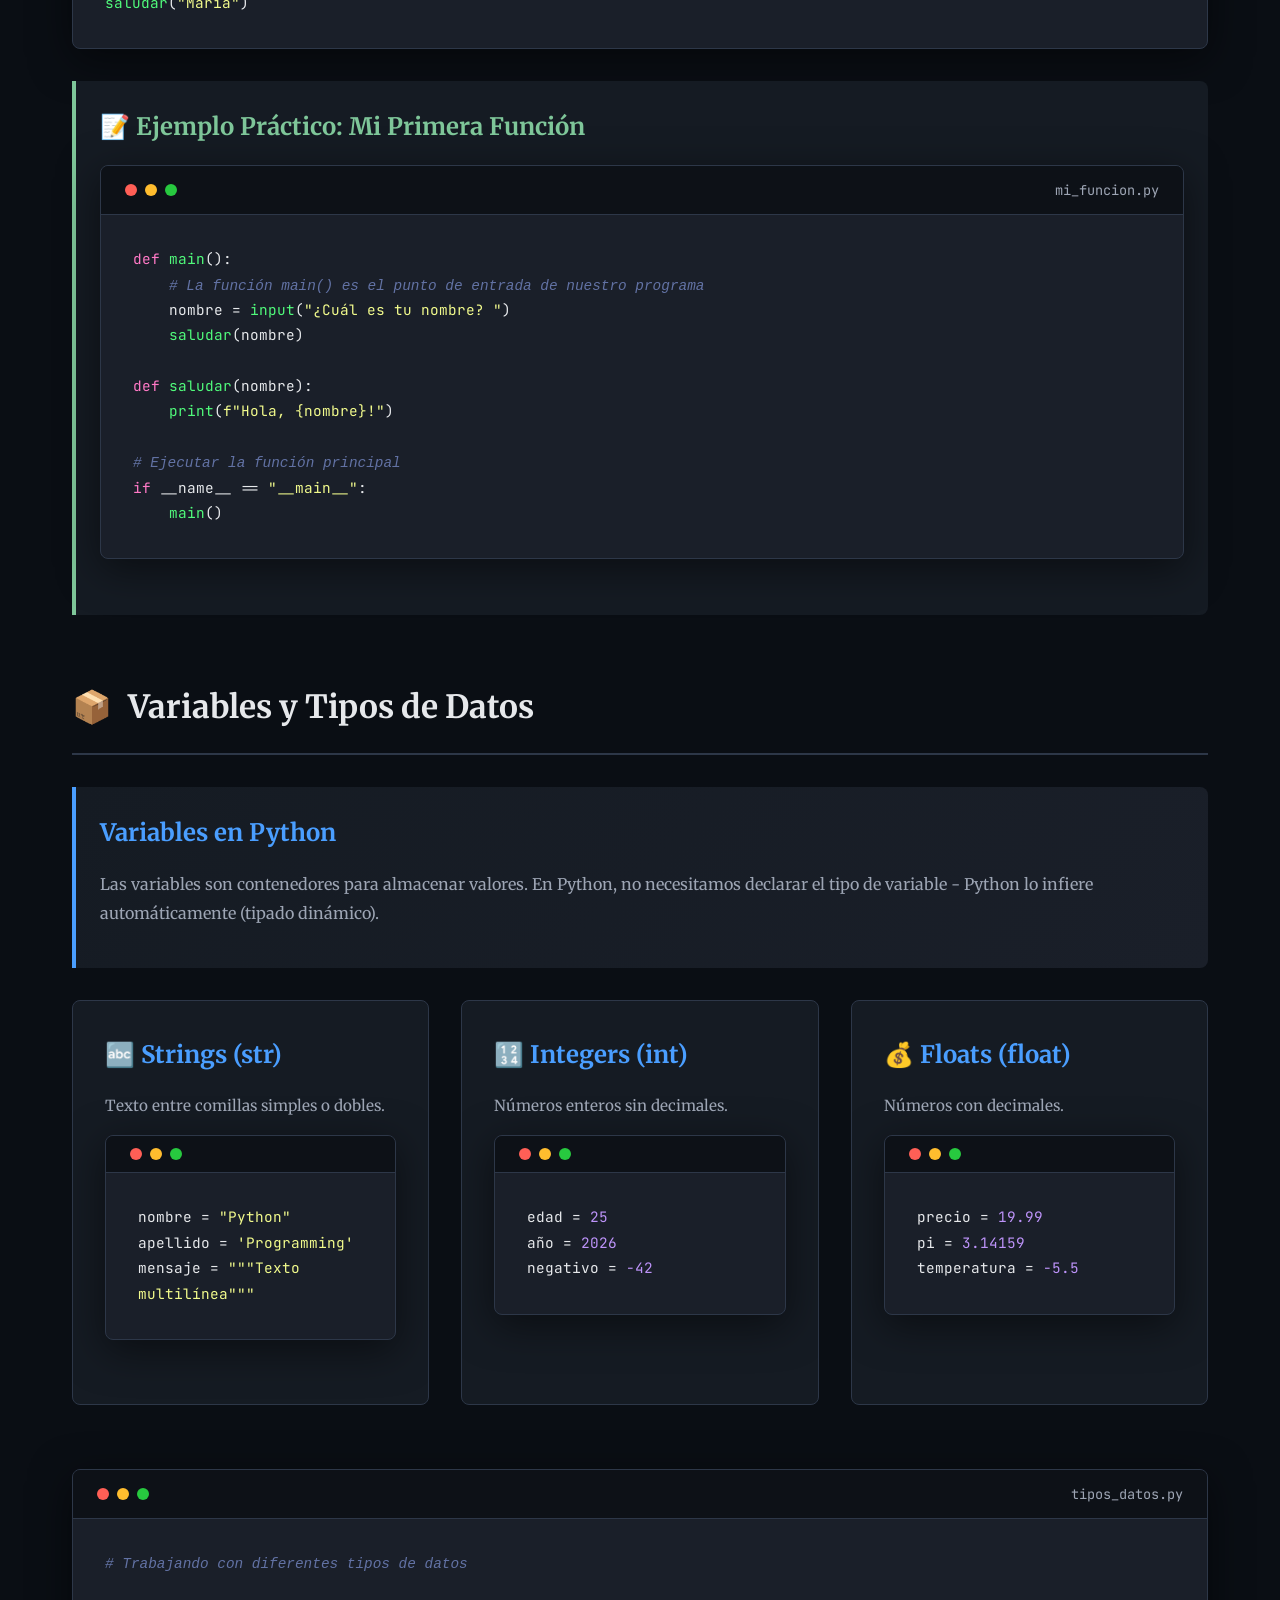
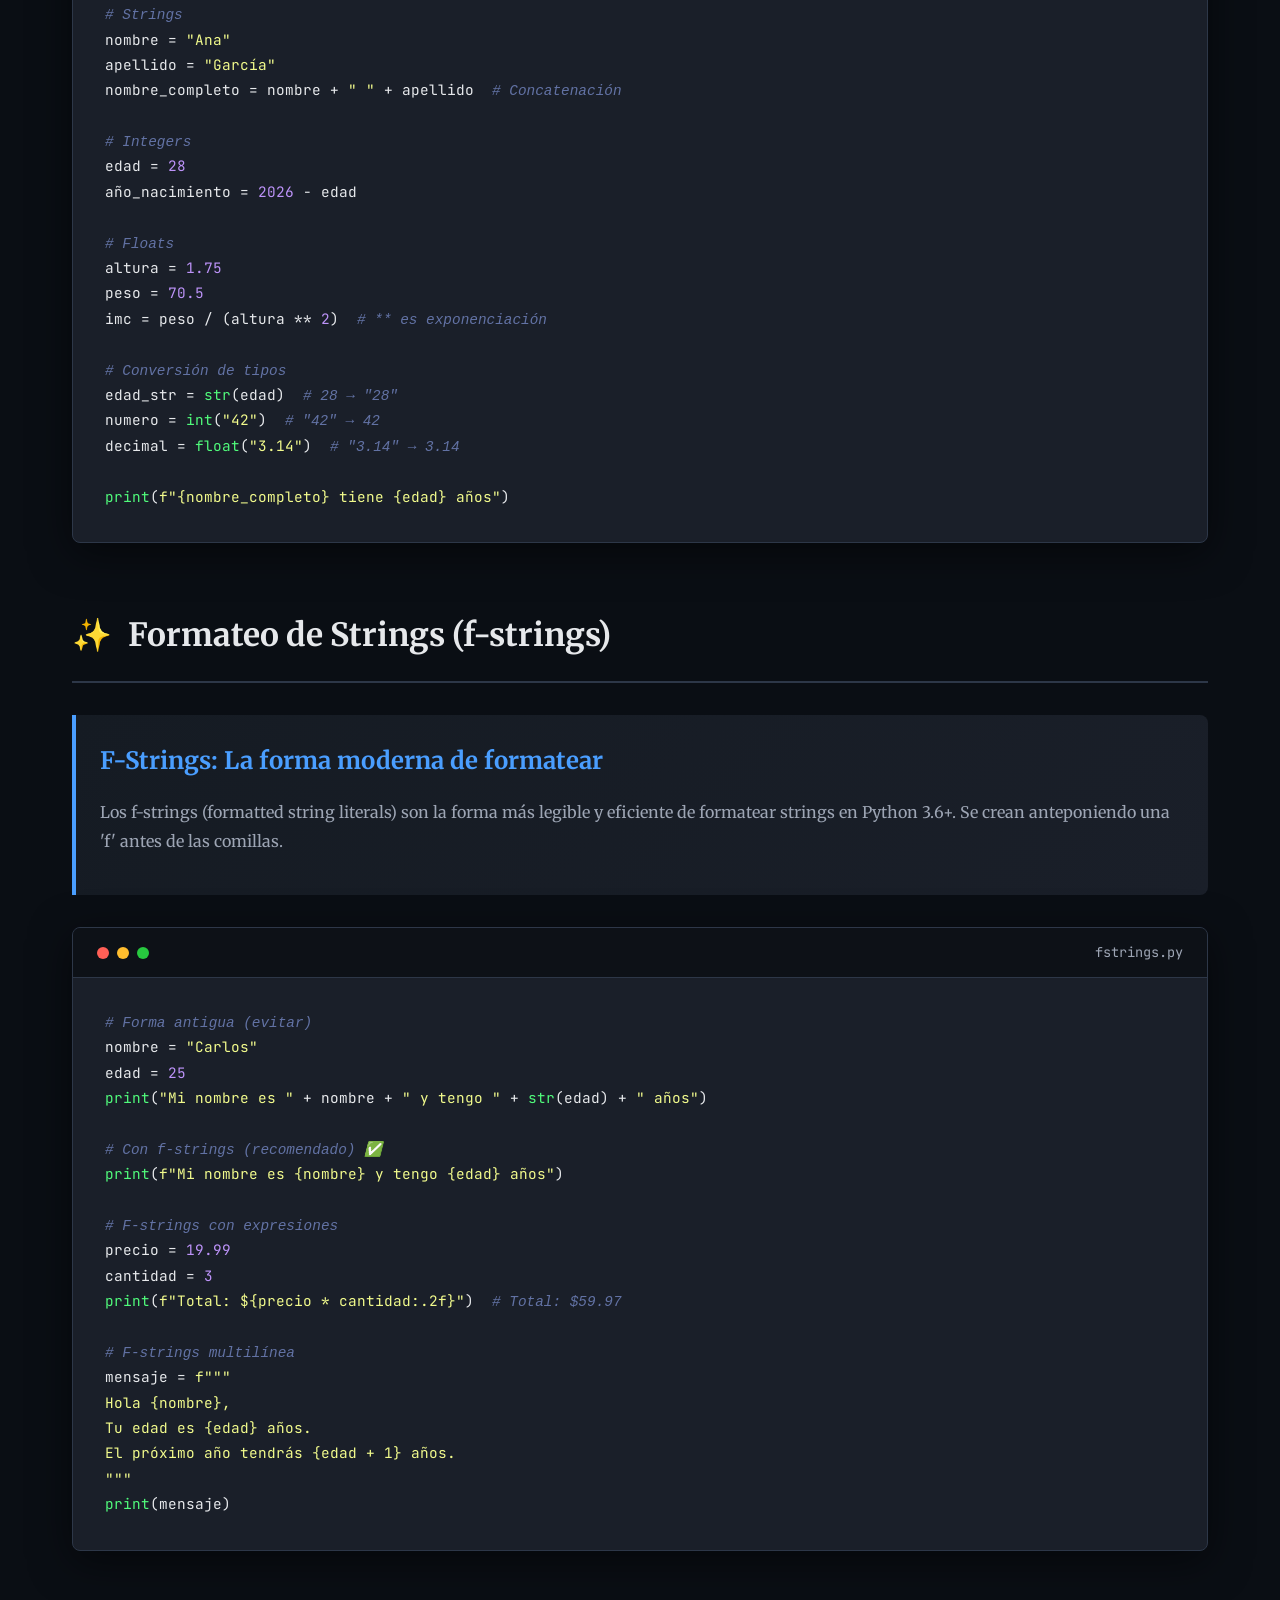
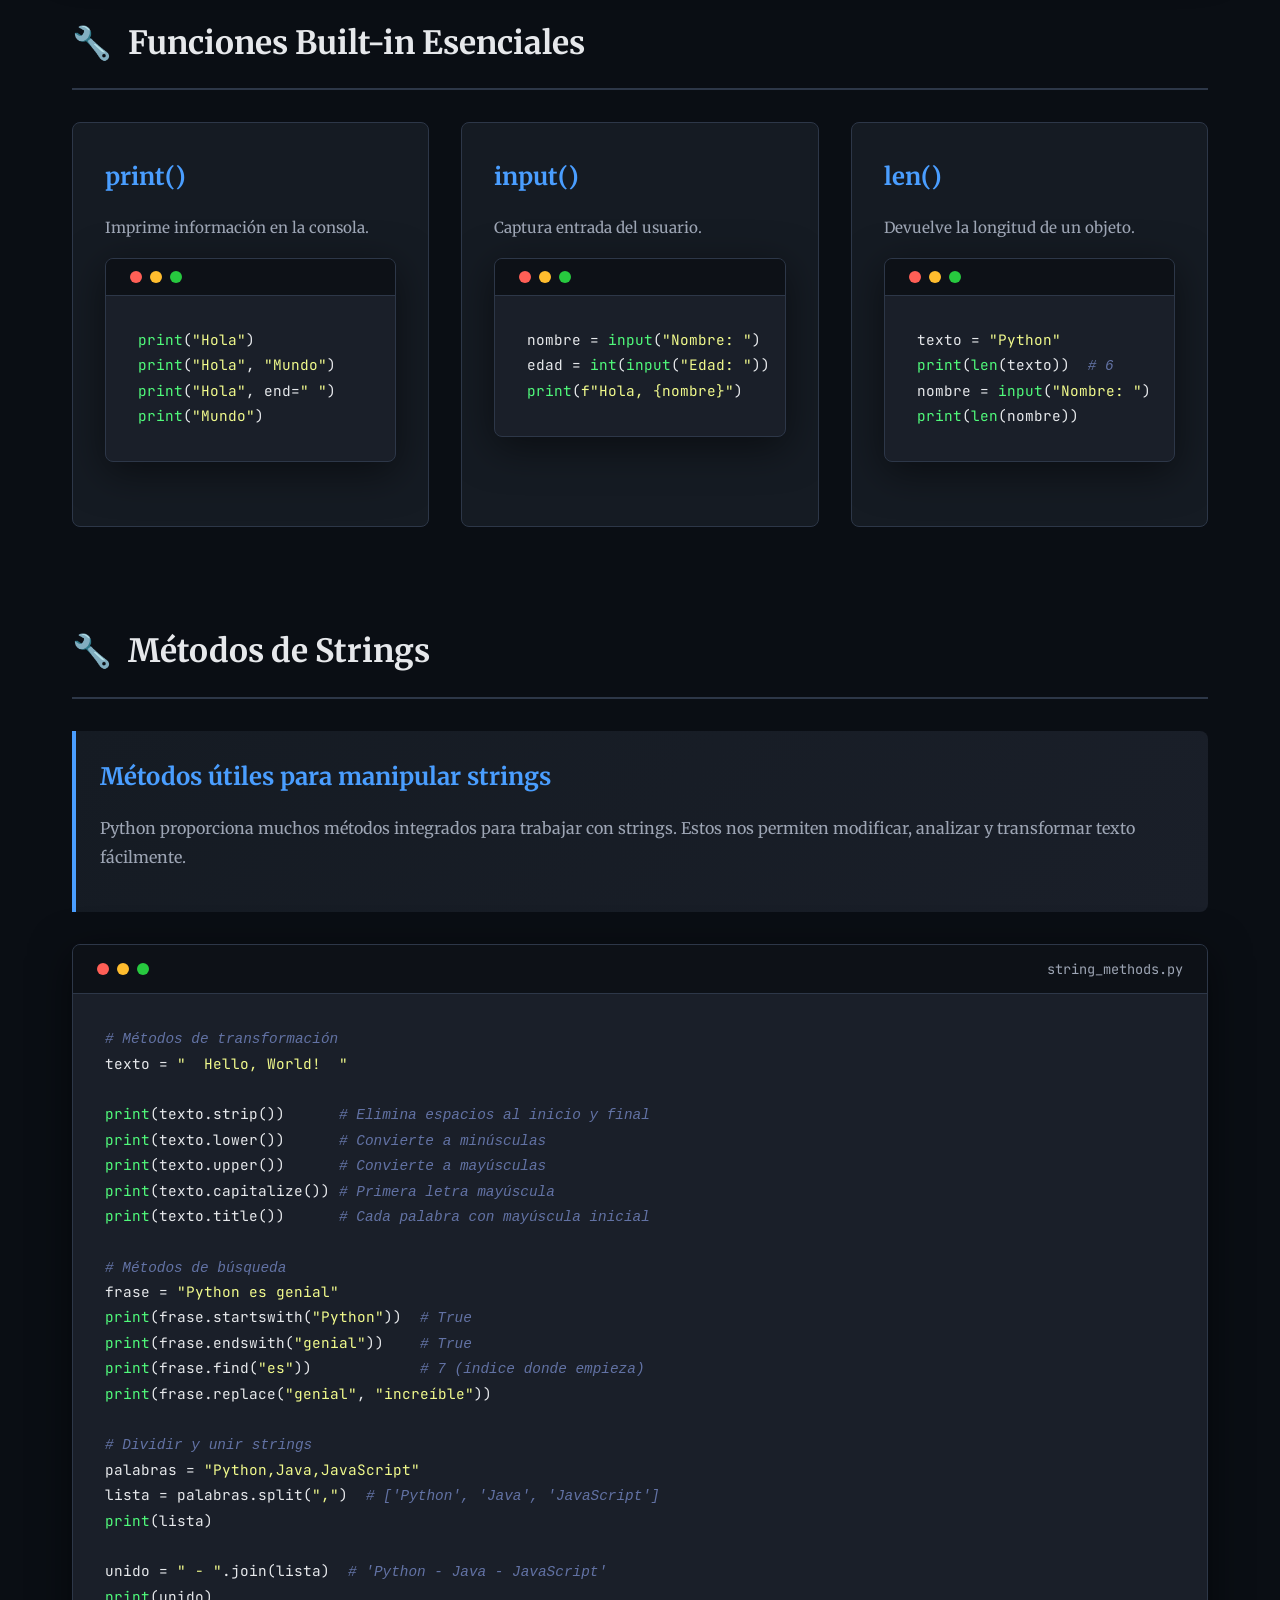
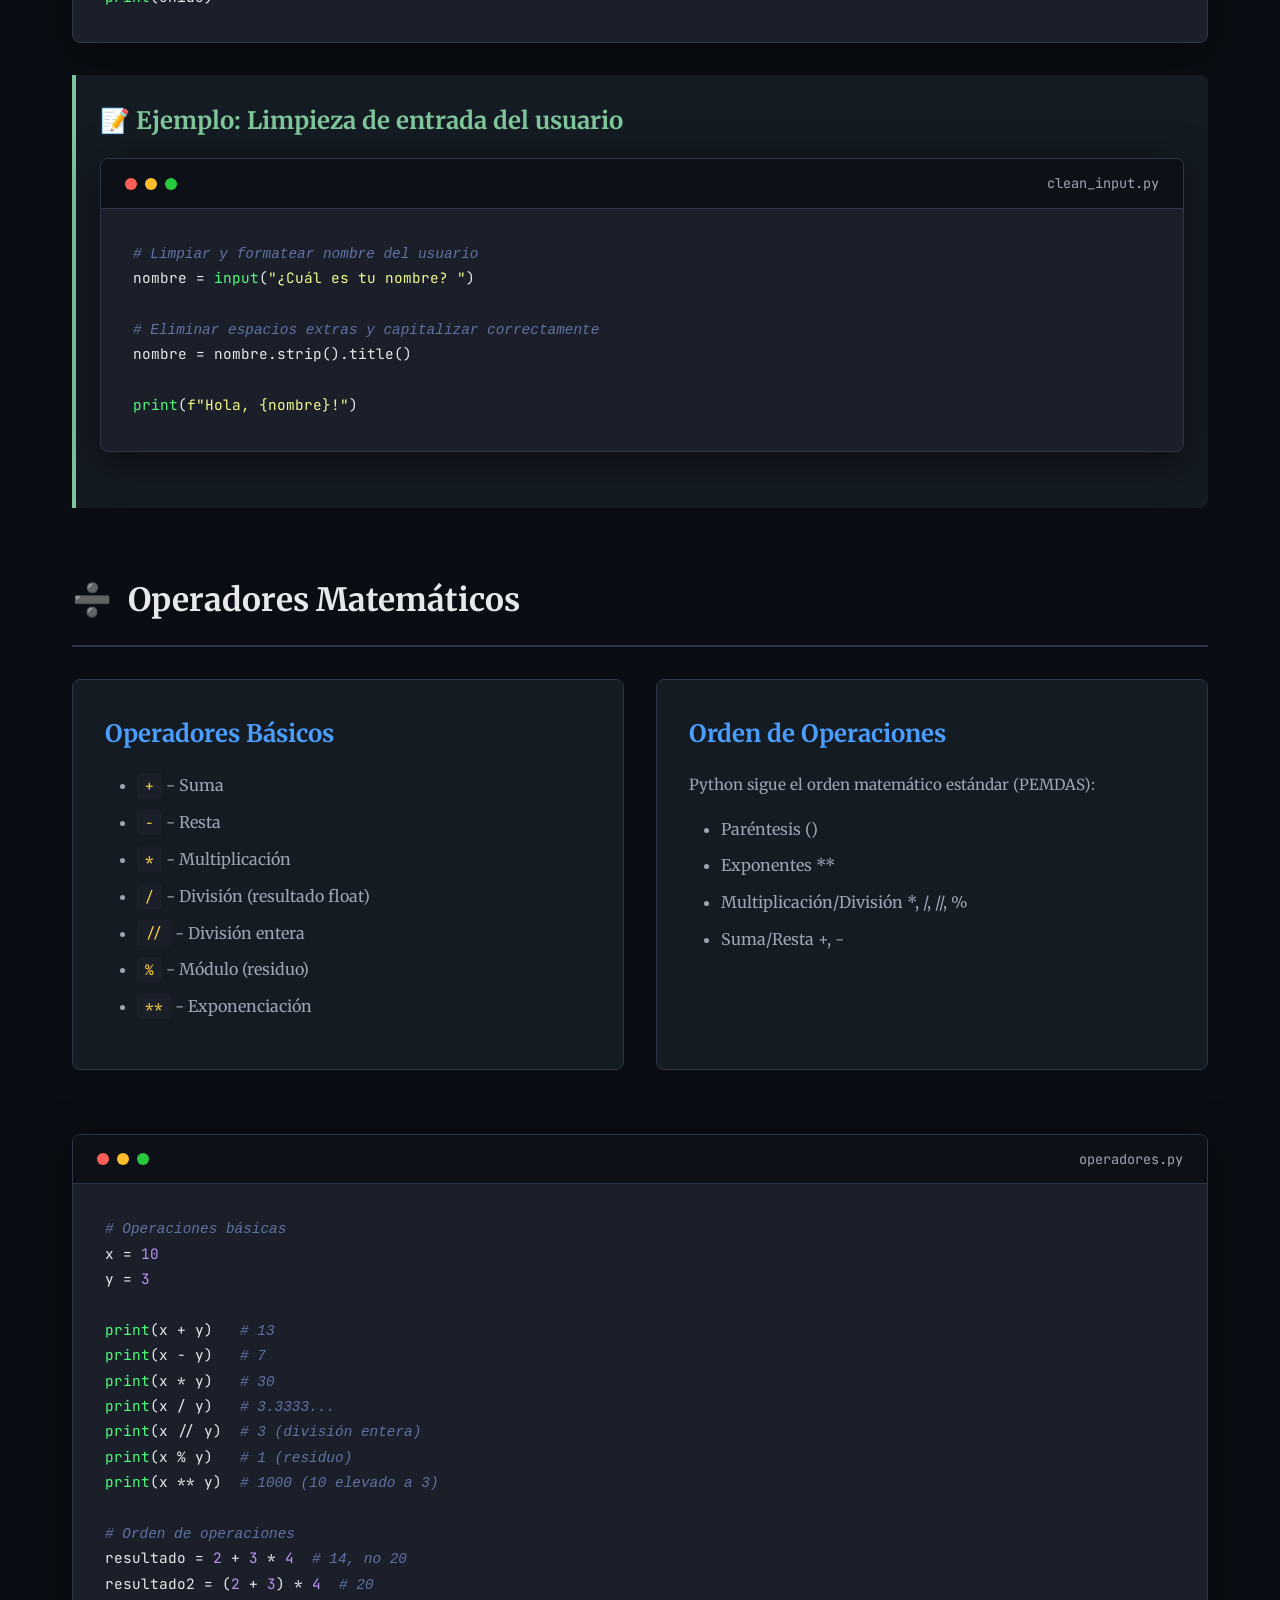
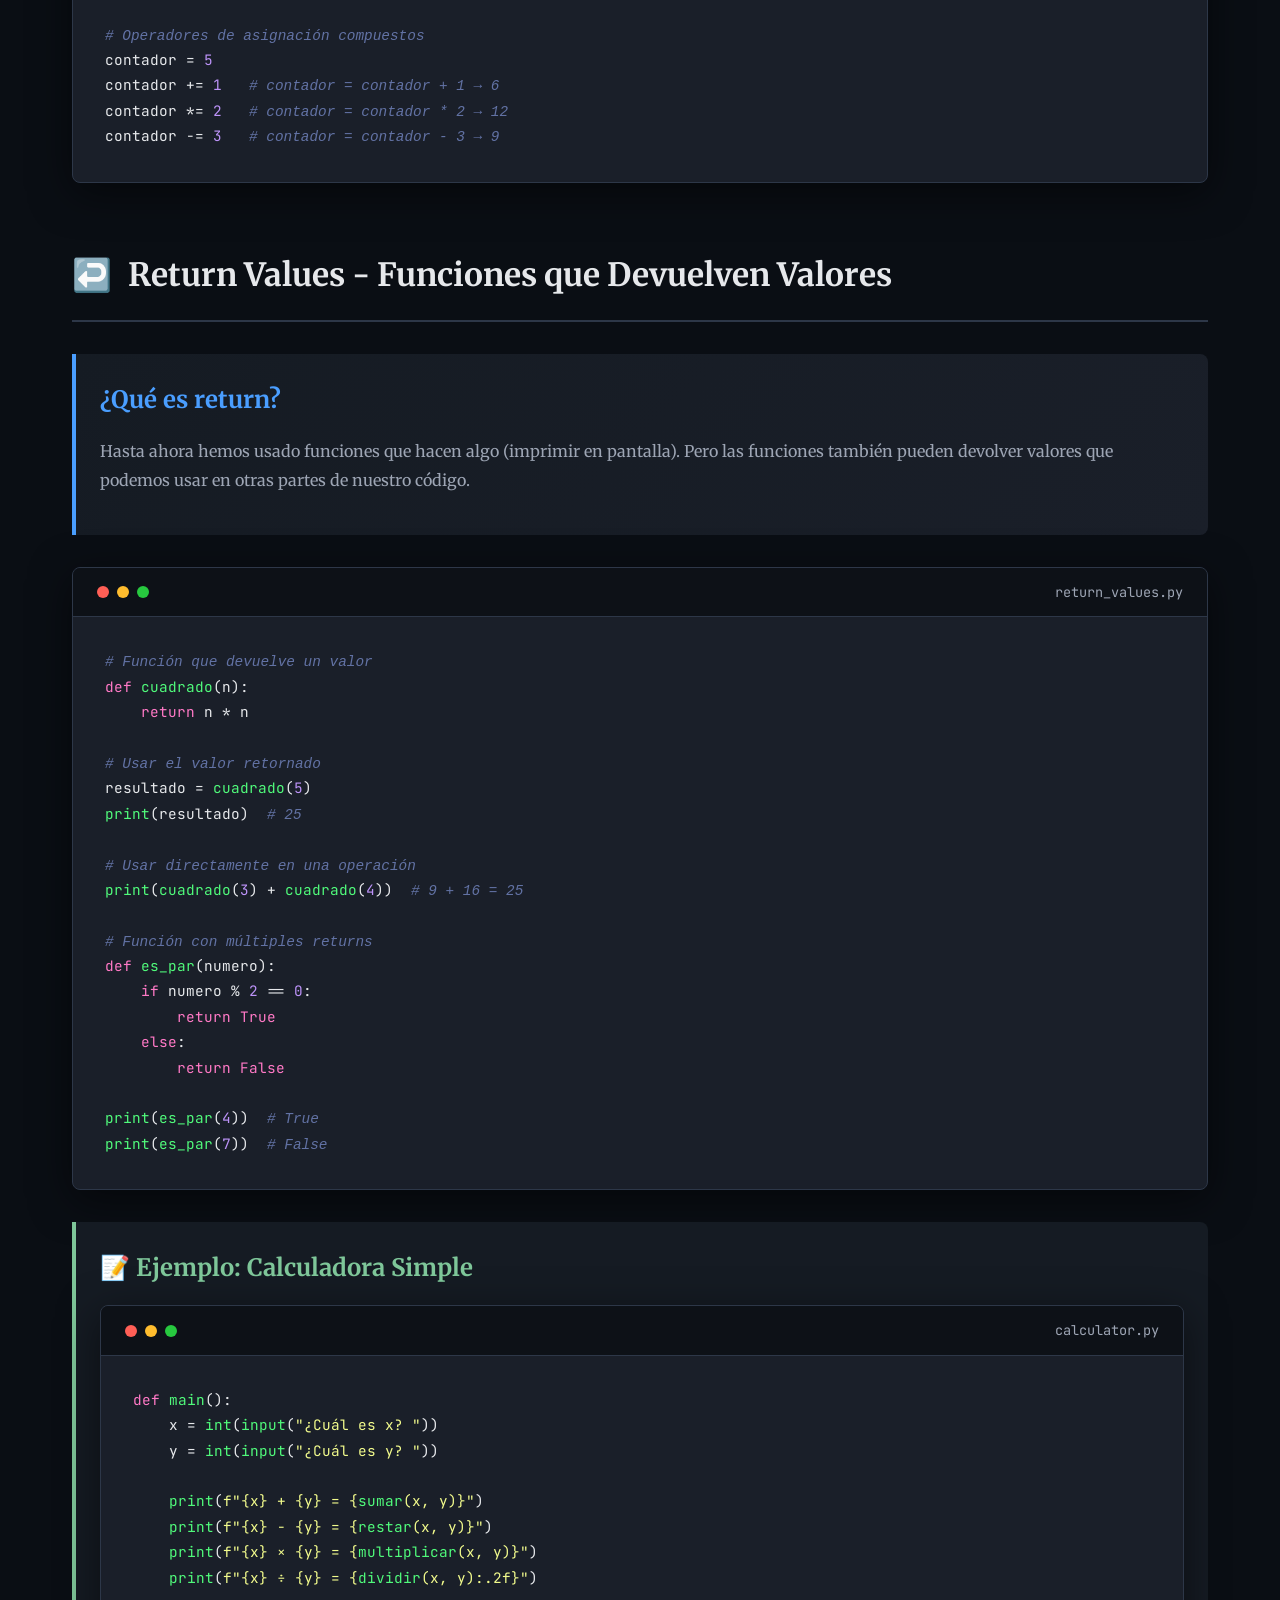
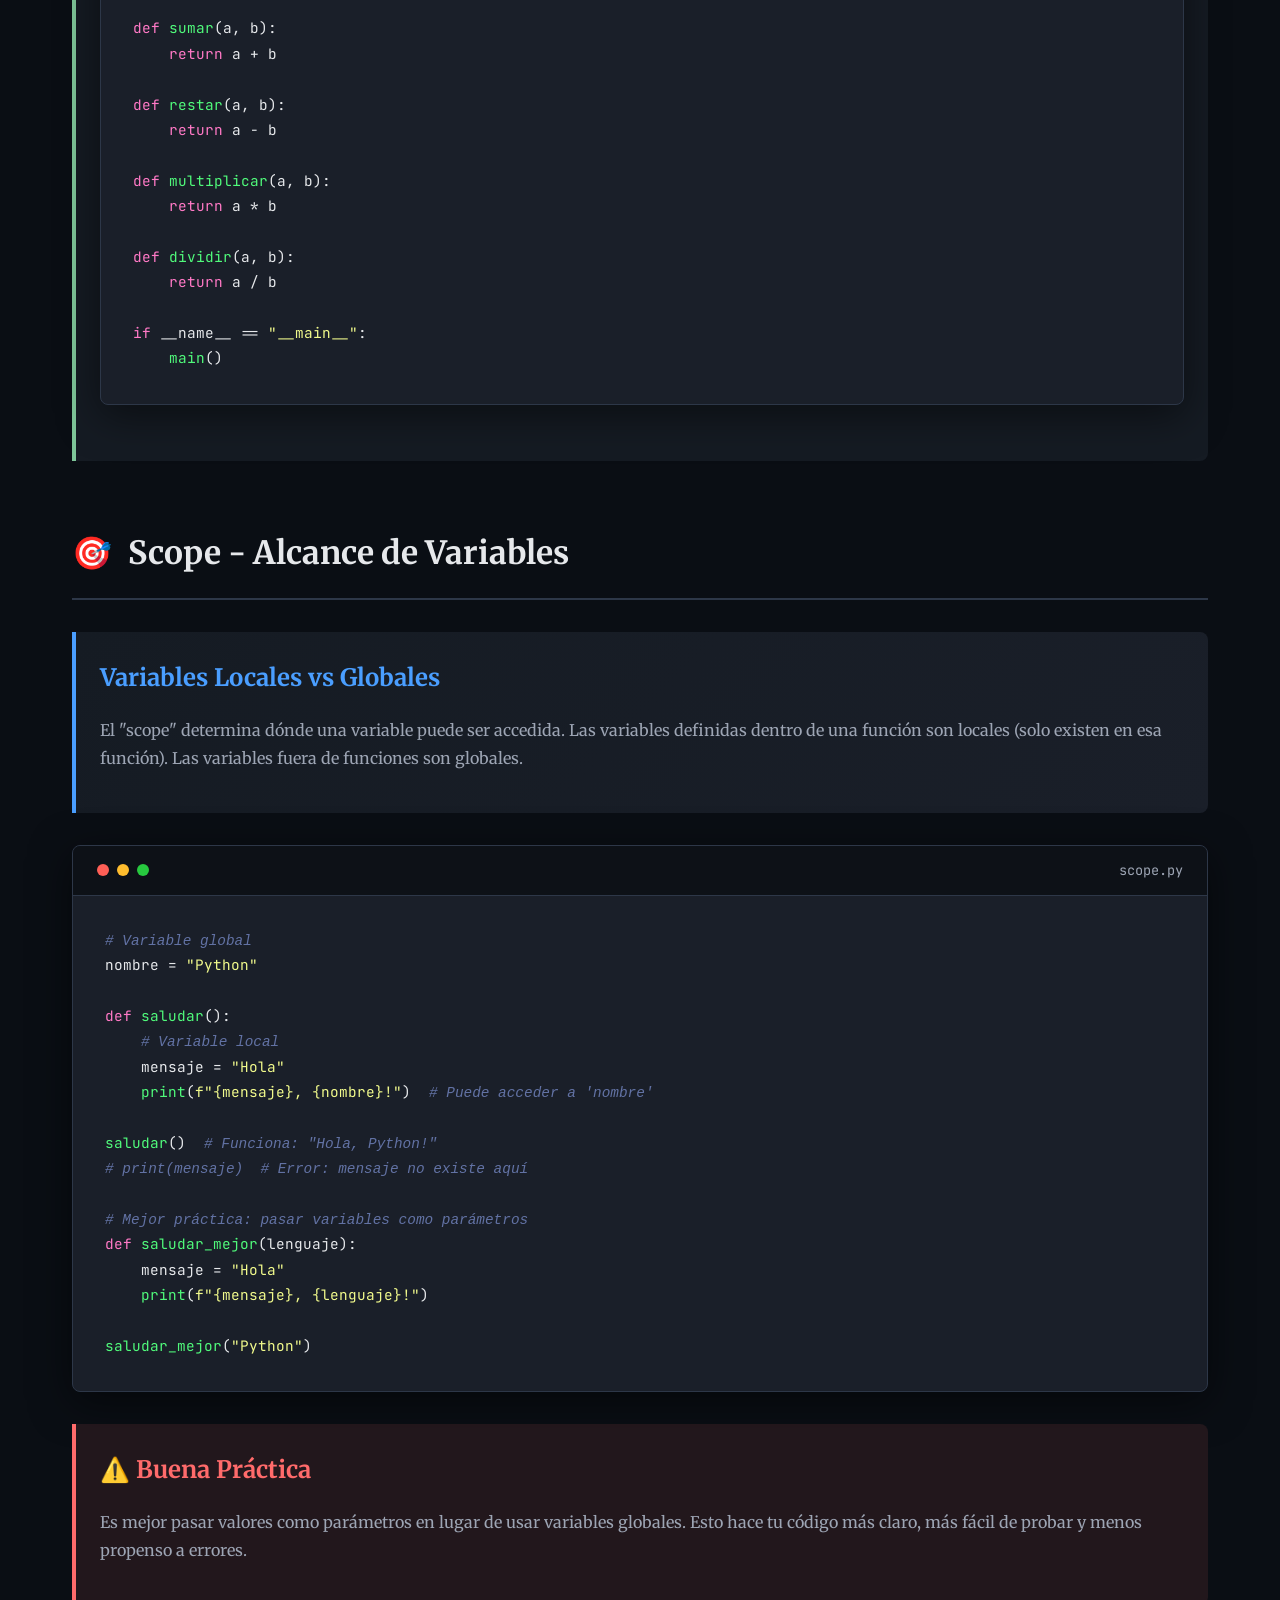
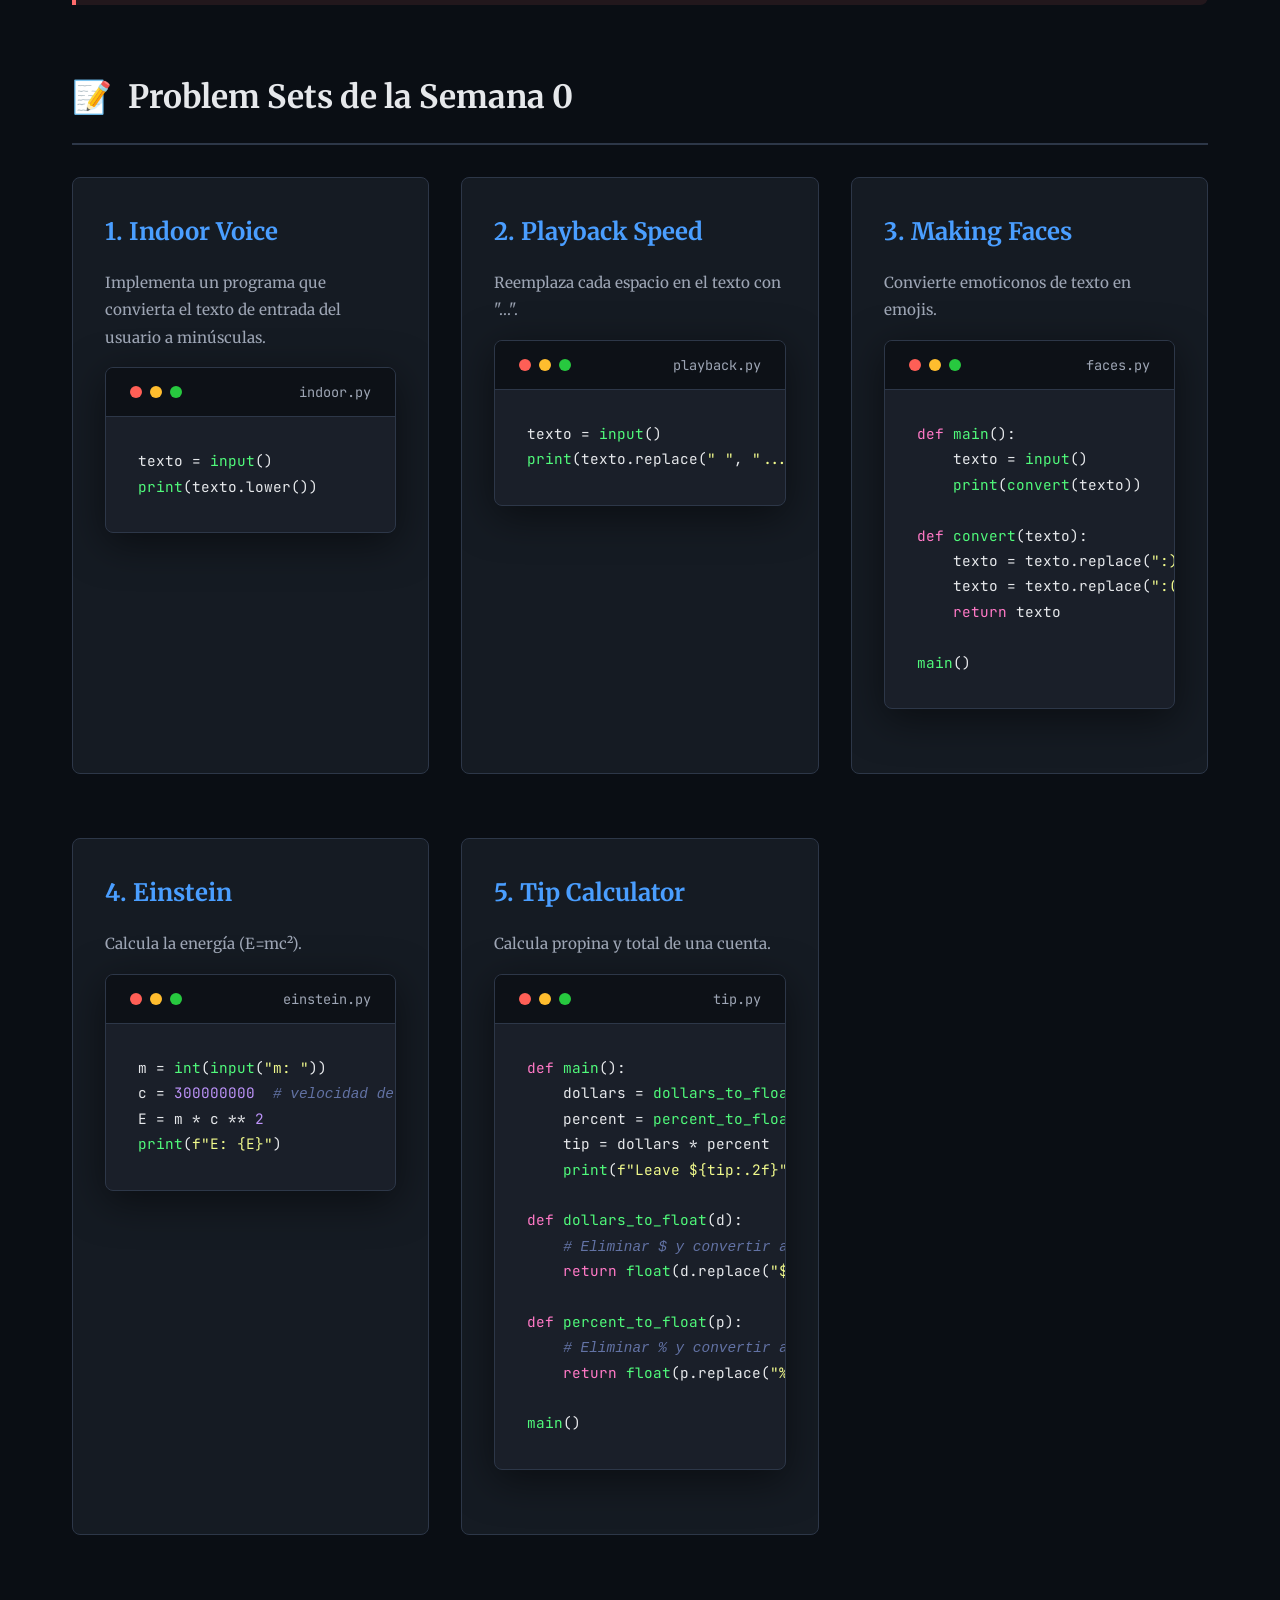
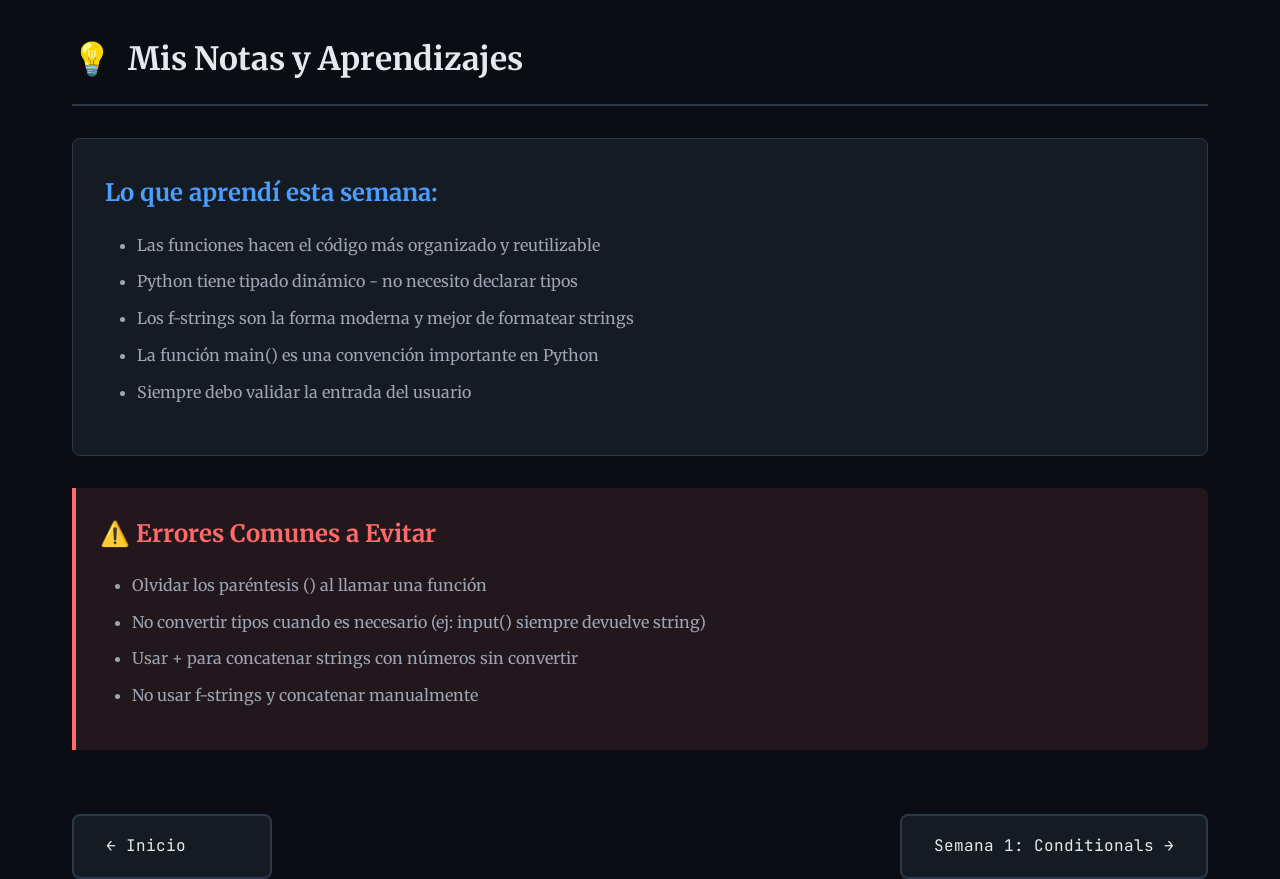
==== commit be90008d: "semana 0 cs50 con estilos" ====
--- a/week_0.html
+++ b/week_0.html
@@ -6,12 +6,13 @@
     <title>Semana 0: Functions, Variables | Mi Viaje con Python</title>
     <link rel="preconnect" href="https://fonts.googleapis.com">
     <link rel="preconnect" href="https://fonts.gstatic.com" crossorigin>
+    <link rel="stylesheet" href="stiles.css">
     <link href="https://fonts.googleapis.com/css2?family=JetBrains+Mono:wght@400;700&family=Merriweather:wght@300;400;700;900&display=swap" rel="stylesheet">
     <link rel="stylesheet" href="../assets/css/styles.css">
 </head>
 <body>
     <div class="bg-animation"></div>
- 
+
     <header>
         <div class="header-content">
             <div class="header-title">
@@ -27,15 +28,15 @@
             </nav>
         </div>
     </header>
- 
+
     <main>
-        <div class="page-header fade-in">
+        <div class="page-header">
             <h1 class="page-title">Semana 0</h1>
             <p class="page-subtitle">Functions, Variables - Los Fundamentos de Python</p>
         </div>
- 
+
         <!-- Introducción -->
-        <section class="section fade-in">
+        <section class="section">
             <div class="section-header">
                 <span class="section-icon">📚</span>
                 <h2>Introducción</h2>
@@ -52,19 +53,19 @@
                 </ul>
             </div>
         </section>
- 
+
         <!-- Funciones -->
-        <section class="section fade-in">
+        <section class="section">
             <div class="section-header">
                 <span class="section-icon">⚙️</span>
                 <h2>Funciones (Functions)</h2>
             </div>
- 
+
             <div class="concept-box">
                 <h3>¿Qué es una función?</h3>
                 <p>Una función es un bloque de código reutilizable que realiza una tarea específica. En Python, las funciones nos permiten organizar nuestro código y evitar repeticiones.</p>
             </div>
- 
+
             <div class="code-container">
                 <div class="code-header">
                     <span class="code-dot red"></span>
@@ -75,18 +76,18 @@
                 <pre><code><span class="comment"># Función básica sin parámetros</span>
 <span class="keyword">def</span> <span class="function">hello</span>():
     <span class="function">print</span>(<span class="string">"Hola, mundo!"</span>)
- 
+
 <span class="comment"># Llamar a la función</span>
 <span class="function">hello</span>()
- 
+
 <span class="comment"># Función con parámetros</span>
 <span class="keyword">def</span> <span class="function">saludar</span>(nombre):
     <span class="function">print</span>(<span class="string">f"Hola, {nombre}!"</span>)
- 
+
 <span class="function">saludar</span>(<span class="string">"Carlos"</span>)
 <span class="function">saludar</span>(<span class="string">"María"</span>)</code></pre>
             </div>
- 
+
             <div class="example-box">
                 <h3>📝 Ejemplo Práctico: Mi Primera Función</h3>
                 <div class="code-container" style="margin-top: 1rem;">
@@ -100,29 +101,29 @@
     <span class="comment"># La función main() es el punto de entrada de nuestro programa</span>
     nombre = <span class="function">input</span>(<span class="string">"¿Cuál es tu nombre? "</span>)
     <span class="function">saludar</span>(nombre)
- 
+
 <span class="keyword">def</span> <span class="function">saludar</span>(nombre):
     <span class="function">print</span>(<span class="string">f"Hola, {nombre}!"</span>)
- 
+
 <span class="comment"># Ejecutar la función principal</span>
 <span class="keyword">if</span> __name__ == <span class="string">"__main__"</span>:
     <span class="function">main</span>()</code></pre>
                 </div>
             </div>
         </section>
- 
+
         <!-- Variables -->
-        <section class="section fade-in">
+        <section class="section">
             <div class="section-header">
                 <span class="section-icon">📦</span>
                 <h2>Variables y Tipos de Datos</h2>
             </div>
- 
+
             <div class="concept-box">
                 <h3>Variables en Python</h3>
                 <p>Las variables son contenedores para almacenar valores. En Python, no necesitamos declarar el tipo de variable - Python lo infiere automáticamente (tipado dinámico).</p>
             </div>
- 
+
             <div class="content-grid">
                 <div class="card">
                     <h3>🔤 Strings (str)</h3>
@@ -139,7 +140,7 @@
 multilínea"""</span></code></pre>
                     </div>
                 </div>
- 
+
                 <div class="card">
                     <h3>🔢 Integers (int)</h3>
                     <p>Números enteros sin decimales.</p>
@@ -154,7 +155,7 @@
 negativo = <span class="number">-42</span></code></pre>
                     </div>
                 </div>
- 
+
                 <div class="card">
                     <h3>💰 Floats (float)</h3>
                     <p>Números con decimales.</p>
@@ -170,7 +171,7 @@
                     </div>
                 </div>
             </div>
- 
+
             <div class="code-container">
                 <div class="code-header">
                     <span class="code-dot red"></span>
@@ -179,42 +180,42 @@
                     <span class="code-title">tipos_datos.py</span>
                 </div>
                 <pre><code><span class="comment"># Trabajando con diferentes tipos de datos</span>
- 
+
 <span class="comment"># Strings</span>
 nombre = <span class="string">"Ana"</span>
 apellido = <span class="string">"García"</span>
 nombre_completo = nombre + <span class="string">" "</span> + apellido  <span class="comment"># Concatenación</span>
- 
+
 <span class="comment"># Integers</span>
 edad = <span class="number">28</span>
 año_nacimiento = <span class="number">2026</span> - edad
- 
+
 <span class="comment"># Floats</span>
 altura = <span class="number">1.75</span>
 peso = <span class="number">70.5</span>
 imc = peso / (altura ** <span class="number">2</span>)  <span class="comment"># ** es exponenciación</span>
- 
+
 <span class="comment"># Conversión de tipos</span>
 edad_str = <span class="function">str</span>(edad)  <span class="comment"># 28 → "28"</span>
 numero = <span class="function">int</span>(<span class="string">"42"</span>)  <span class="comment"># "42" → 42</span>
 decimal = <span class="function">float</span>(<span class="string">"3.14"</span>)  <span class="comment"># "3.14" → 3.14</span>
- 
+
 <span class="function">print</span>(<span class="string">f"{nombre_completo} tiene {edad} años"</span>)</code></pre>
             </div>
         </section>
- 
+
         <!-- F-Strings -->
-        <section class="section fade-in">
+        <section class="section">
             <div class="section-header">
                 <span class="section-icon">✨</span>
                 <h2>Formateo de Strings (f-strings)</h2>
             </div>
- 
+
             <div class="concept-box">
                 <h3>F-Strings: La forma moderna de formatear</h3>
                 <p>Los f-strings (formatted string literals) son la forma más legible y eficiente de formatear strings en Python 3.6+. Se crean anteponiendo una 'f' antes de las comillas.</p>
             </div>
- 
+
             <div class="code-container">
                 <div class="code-header">
                     <span class="code-dot red"></span>
@@ -226,15 +227,15 @@
 nombre = <span class="string">"Carlos"</span>
 edad = <span class="number">25</span>
 <span class="function">print</span>(<span class="string">"Mi nombre es "</span> + nombre + <span class="string">" y tengo "</span> + <span class="function">str</span>(edad) + <span class="string">" años"</span>)
- 
+
 <span class="comment"># Con f-strings (recomendado) ✅</span>
 <span class="function">print</span>(<span class="string">f"Mi nombre es {nombre} y tengo {edad} años"</span>)
- 
+
 <span class="comment"># F-strings con expresiones</span>
 precio = <span class="number">19.99</span>
 cantidad = <span class="number">3</span>
 <span class="function">print</span>(<span class="string">f"Total: ${precio * cantidad:.2f}"</span>)  <span class="comment"># Total: $59.97</span>
- 
+
 <span class="comment"># F-strings multilínea</span>
 mensaje = <span class="string">f"""
 Hola {nombre},
@@ -244,14 +245,14 @@
 <span class="function">print</span>(mensaje)</code></pre>
             </div>
         </section>
- 
+
         <!-- Funciones Built-in -->
-        <section class="section fade-in">
+        <section class="section">
             <div class="section-header">
                 <span class="section-icon">🔧</span>
                 <h2>Funciones Built-in Esenciales</h2>
             </div>
- 
+
             <div class="content-grid">
                 <div class="card">
                     <h3>print()</h3>
@@ -268,7 +269,7 @@
 <span class="function">print</span>(<span class="string">"Mundo"</span>)</code></pre>
                     </div>
                 </div>
- 
+
                 <div class="card">
                     <h3>input()</h3>
                     <p>Captura entrada del usuario.</p>
@@ -283,7 +284,7 @@
 <span class="function">print</span>(<span class="string">f"Hola, {nombre}"</span>)</code></pre>
                     </div>
                 </div>
- 
+
                 <div class="card">
                     <h3>len()</h3>
                     <p>Devuelve la longitud de un objeto.</p>
@@ -301,19 +302,19 @@
                 </div>
             </div>
         </section>
- 
+
         <!-- Métodos de Strings -->
-        <section class="section fade-in">
+        <section class="section">
             <div class="section-header">
                 <span class="section-icon">🔧</span>
                 <h2>Métodos de Strings</h2>
             </div>
- 
+
             <div class="concept-box">
                 <h3>Métodos útiles para manipular strings</h3>
                 <p>Python proporciona muchos métodos integrados para trabajar con strings. Estos nos permiten modificar, analizar y transformar texto fácilmente.</p>
             </div>
- 
+
             <div class="code-container">
                 <div class="code-header">
                     <span class="code-dot red"></span>
@@ -323,29 +324,29 @@
                 </div>
                 <pre><code><span class="comment"># Métodos de transformación</span>
 texto = <span class="string">"  Hello, World!  "</span>
- 
+
 <span class="function">print</span>(texto.strip())      <span class="comment"># Elimina espacios al inicio y final</span>
 <span class="function">print</span>(texto.lower())      <span class="comment"># Convierte a minúsculas</span>
 <span class="function">print</span>(texto.upper())      <span class="comment"># Convierte a mayúsculas</span>
 <span class="function">print</span>(texto.capitalize()) <span class="comment"># Primera letra mayúscula</span>
 <span class="function">print</span>(texto.title())      <span class="comment"># Cada palabra con mayúscula inicial</span>
- 
+
 <span class="comment"># Métodos de búsqueda</span>
 frase = <span class="string">"Python es genial"</span>
 <span class="function">print</span>(frase.startswith(<span class="string">"Python"</span>))  <span class="comment"># True</span>
 <span class="function">print</span>(frase.endswith(<span class="string">"genial"</span>))    <span class="comment"># True</span>
 <span class="function">print</span>(frase.find(<span class="string">"es"</span>))            <span class="comment"># 7 (índice donde empieza)</span>
 <span class="function">print</span>(frase.replace(<span class="string">"genial"</span>, <span class="string">"increíble"</span>))
- 
+
 <span class="comment"># Dividir y unir strings</span>
 palabras = <span class="string">"Python,Java,JavaScript"</span>
 lista = palabras.split(<span class="string">","</span>)  <span class="comment"># ['Python', 'Java', 'JavaScript']</span>
 <span class="function">print</span>(lista)
- 
+
 unido = <span class="string">" - "</span>.join(lista)  <span class="comment"># 'Python - Java - JavaScript'</span>
 <span class="function">print</span>(unido)</code></pre>
             </div>
- 
+
             <div class="example-box">
                 <h3>📝 Ejemplo: Limpieza de entrada del usuario</h3>
                 <div class="code-container" style="margin-top: 1rem;">
@@ -357,22 +358,22 @@
                     </div>
                     <pre><code><span class="comment"># Limpiar y formatear nombre del usuario</span>
 nombre = <span class="function">input</span>(<span class="string">"¿Cuál es tu nombre? "</span>)
- 
+
 <span class="comment"># Eliminar espacios extras y capitalizar correctamente</span>
 nombre = nombre.strip().title()
- 
+
 <span class="function">print</span>(<span class="string">f"Hola, {nombre}!"</span>)</code></pre>
                 </div>
             </div>
         </section>
- 
+
         <!-- Operadores Matemáticos -->
-        <section class="section fade-in">
+        <section class="section">
             <div class="section-header">
                 <span class="section-icon">➗</span>
                 <h2>Operadores Matemáticos</h2>
             </div>
- 
+
             <div class="content-grid">
                 <div class="card">
                     <h3>Operadores Básicos</h3>
@@ -386,7 +387,7 @@
                         <li><code>**</code> - Exponenciación</li>
                     </ul>
                 </div>
- 
+
                 <div class="card">
                     <h3>Orden de Operaciones</h3>
                     <p>Python sigue el orden matemático estándar (PEMDAS):</p>
@@ -398,7 +399,7 @@
                     </ul>
                 </div>
             </div>
- 
+
             <div class="code-container">
                 <div class="code-header">
                     <span class="code-dot red"></span>
@@ -409,7 +410,7 @@
                 <pre><code><span class="comment"># Operaciones básicas</span>
 x = <span class="number">10</span>
 y = <span class="number">3</span>
- 
+
 <span class="function">print</span>(x + y)   <span class="comment"># 13</span>
 <span class="function">print</span>(x - y)   <span class="comment"># 7</span>
 <span class="function">print</span>(x * y)   <span class="comment"># 30</span>
@@ -417,11 +418,11 @@
 <span class="function">print</span>(x // y)  <span class="comment"># 3 (división entera)</span>
 <span class="function">print</span>(x % y)   <span class="comment"># 1 (residuo)</span>
 <span class="function">print</span>(x ** y)  <span class="comment"># 1000 (10 elevado a 3)</span>
- 
+
 <span class="comment"># Orden de operaciones</span>
 resultado = <span class="number">2</span> + <span class="number">3</span> * <span class="number">4</span>  <span class="comment"># 14, no 20</span>
 resultado2 = (<span class="number">2</span> + <span class="number">3</span>) * <span class="number">4</span>  <span class="comment"># 20</span>
- 
+
 <span class="comment"># Operadores de asignación compuestos</span>
 contador = <span class="number">5</span>
 contador += <span class="number">1</span>   <span class="comment"># contador = contador + 1 → 6</span>
@@ -429,19 +430,19 @@
 contador -= <span class="number">3</span>   <span class="comment"># contador = contador - 3 → 9</span></code></pre>
             </div>
         </section>
- 
+
         <!-- Funciones con Return -->
-        <section class="section fade-in">
+        <section class="section">
             <div class="section-header">
                 <span class="section-icon">↩️</span>
                 <h2>Return Values - Funciones que Devuelven Valores</h2>
             </div>
- 
+
             <div class="concept-box">
                 <h3>¿Qué es return?</h3>
                 <p>Hasta ahora hemos usado funciones que hacen algo (imprimir en pantalla). Pero las funciones también pueden devolver valores que podemos usar en otras partes de nuestro código.</p>
             </div>
- 
+
             <div class="code-container">
                 <div class="code-header">
                     <span class="code-dot red"></span>
@@ -452,25 +453,25 @@
                 <pre><code><span class="comment"># Función que devuelve un valor</span>
 <span class="keyword">def</span> <span class="function">cuadrado</span>(n):
     <span class="keyword">return</span> n * n
- 
+
 <span class="comment"># Usar el valor retornado</span>
 resultado = <span class="function">cuadrado</span>(<span class="number">5</span>)
 <span class="function">print</span>(resultado)  <span class="comment"># 25</span>
- 
+
 <span class="comment"># Usar directamente en una operación</span>
 <span class="function">print</span>(<span class="function">cuadrado</span>(<span class="number">3</span>) + <span class="function">cuadrado</span>(<span class="number">4</span>))  <span class="comment"># 9 + 16 = 25</span>
- 
+
 <span class="comment"># Función con múltiples returns</span>
 <span class="keyword">def</span> <span class="function">es_par</span>(numero):
     <span class="keyword">if</span> numero % <span class="number">2</span> == <span class="number">0</span>:
         <span class="keyword">return</span> <span class="keyword">True</span>
     <span class="keyword">else</span>:
         <span class="keyword">return</span> <span class="keyword">False</span>
- 
+
 <span class="function">print</span>(<span class="function">es_par</span>(<span class="number">4</span>))  <span class="comment"># True</span>
 <span class="function">print</span>(<span class="function">es_par</span>(<span class="number">7</span>))  <span class="comment"># False</span></code></pre>
             </div>
- 
+
             <div class="example-box">
                 <h3>📝 Ejemplo: Calculadora Simple</h3>
                 <div class="code-container" style="margin-top: 1rem;">
@@ -488,37 +489,37 @@
     <span class="function">print</span>(<span class="string">f"{x} - {y} = {<span class="function">restar</span>(x, y)}"</span>)
     <span class="function">print</span>(<span class="string">f"{x} × {y} = {<span class="function">multiplicar</span>(x, y)}"</span>)
     <span class="function">print</span>(<span class="string">f"{x} ÷ {y} = {<span class="function">dividir</span>(x, y):.2f}"</span>)
- 
+
 <span class="keyword">def</span> <span class="function">sumar</span>(a, b):
     <span class="keyword">return</span> a + b
- 
+
 <span class="keyword">def</span> <span class="function">restar</span>(a, b):
     <span class="keyword">return</span> a - b
- 
+
 <span class="keyword">def</span> <span class="function">multiplicar</span>(a, b):
     <span class="keyword">return</span> a * b
- 
+
 <span class="keyword">def</span> <span class="function">dividir</span>(a, b):
     <span class="keyword">return</span> a / b
- 
+
 <span class="keyword">if</span> __name__ == <span class="string">"__main__"</span>:
     <span class="function">main</span>()</code></pre>
                 </div>
             </div>
         </section>
- 
+
         <!-- Scope (Alcance) -->
-        <section class="section fade-in">
+        <section class="section">
             <div class="section-header">
                 <span class="section-icon">🎯</span>
                 <h2>Scope - Alcance de Variables</h2>
             </div>
- 
+
             <div class="concept-box">
                 <h3>Variables Locales vs Globales</h3>
                 <p>El "scope" determina dónde una variable puede ser accedida. Las variables definidas dentro de una función son locales (solo existen en esa función). Las variables fuera de funciones son globales.</p>
             </div>
- 
+
             <div class="code-container">
                 <div class="code-header">
                     <span class="code-dot red"></span>
@@ -528,36 +529,36 @@
                 </div>
                 <pre><code><span class="comment"># Variable global</span>
 nombre = <span class="string">"Python"</span>
- 
+
 <span class="keyword">def</span> <span class="function">saludar</span>():
     <span class="comment"># Variable local</span>
     mensaje = <span class="string">"Hola"</span>
     <span class="function">print</span>(<span class="string">f"{mensaje}, {nombre}!"</span>)  <span class="comment"># Puede acceder a 'nombre'</span>
- 
+
 <span class="function">saludar</span>()  <span class="comment"># Funciona: "Hola, Python!"</span>
 <span class="comment"># print(mensaje)  # Error: mensaje no existe aquí</span>
- 
+
 <span class="comment"># Mejor práctica: pasar variables como parámetros</span>
 <span class="keyword">def</span> <span class="function">saludar_mejor</span>(lenguaje):
     mensaje = <span class="string">"Hola"</span>
     <span class="function">print</span>(<span class="string">f"{mensaje}, {lenguaje}!"</span>)
- 
+
 <span class="function">saludar_mejor</span>(<span class="string">"Python"</span>)</code></pre>
             </div>
- 
+
             <div class="warning-box">
                 <h3>⚠️ Buena Práctica</h3>
                 <p>Es mejor pasar valores como parámetros en lugar de usar variables globales. Esto hace tu código más claro, más fácil de probar y menos propenso a errores.</p>
             </div>
         </section>
- 
+
         <!-- Problem Sets -->
-        <section class="section fade-in">
+        <section class="section">
             <div class="section-header">
                 <span class="section-icon">📝</span>
                 <h2>Problem Sets de la Semana 0</h2>
             </div>
- 
+
             <div class="content-grid">
                 <div class="card">
                     <h3>1. Indoor Voice</h3>
@@ -573,7 +574,7 @@
 <span class="function">print</span>(texto.lower())</code></pre>
                     </div>
                 </div>
- 
+
                 <div class="card">
                     <h3>2. Playback Speed</h3>
                     <p>Reemplaza cada espacio en el texto con "...".</p>
@@ -588,7 +589,7 @@
 <span class="function">print</span>(texto.replace(<span class="string">" "</span>, <span class="string">"..."</span>))</code></pre>
                     </div>
                 </div>
- 
+
                 <div class="card">
                     <h3>3. Making Faces</h3>
                     <p>Convierte emoticonos de texto en emojis.</p>
@@ -602,16 +603,16 @@
                         <pre><code><span class="keyword">def</span> <span class="function">main</span>():
     texto = <span class="function">input</span>()
     <span class="function">print</span>(<span class="function">convert</span>(texto))
- 
+
 <span class="keyword">def</span> <span class="function">convert</span>(texto):
     texto = texto.replace(<span class="string">":)"</span>, <span class="string">"🙂"</span>)
     texto = texto.replace(<span class="string">":("</span>, <span class="string">"🙁"</span>)
     <span class="keyword">return</span> texto
- 
+
 <span class="function">main</span>()</code></pre>
                     </div>
                 </div>
- 
+
                 <div class="card">
                     <h3>4. Einstein</h3>
                     <p>Calcula la energía (E=mc²).</p>
@@ -628,7 +629,7 @@
 <span class="function">print</span>(<span class="string">f"E: {E}"</span>)</code></pre>
                     </div>
                 </div>
- 
+
                 <div class="card">
                     <h3>5. Tip Calculator</h3>
                     <p>Calcula propina y total de una cuenta.</p>
@@ -644,28 +645,28 @@
     percent = <span class="function">percent_to_float</span>(<span class="function">input</span>(<span class="string">"What percentage would you like to tip? "</span>))
     tip = dollars * percent
     <span class="function">print</span>(<span class="string">f"Leave ${tip:.2f}"</span>)
- 
+
 <span class="keyword">def</span> <span class="function">dollars_to_float</span>(d):
     <span class="comment"># Eliminar $ y convertir a float</span>
     <span class="keyword">return</span> <span class="function">float</span>(d.replace(<span class="string">"$"</span>, <span class="string">""</span>))
- 
+
 <span class="keyword">def</span> <span class="function">percent_to_float</span>(p):
     <span class="comment"># Eliminar % y convertir a decimal</span>
     <span class="keyword">return</span> <span class="function">float</span>(p.replace(<span class="string">"%"</span>, <span class="string">""</span>)) / <span class="number">100</span>
- 
+
 <span class="function">main</span>()</code></pre>
                     </div>
                 </div>
             </div>
         </section>
- 
+
         <!-- Notas y Aprendizajes -->
-        <section class="section fade-in">
+        <section class="section">
             <div class="section-header">
                 <span class="section-icon">💡</span>
                 <h2>Mis Notas y Aprendizajes</h2>
             </div>
- 
+
             <div class="card">
                 <h3>Lo que aprendí esta semana:</h3>
                 <ul>
@@ -676,7 +677,7 @@
                     <li>Siempre debo validar la entrada del usuario</li>
                 </ul>
             </div>
- 
+
             <div class="warning-box">
                 <h3>⚠️ Errores Comunes a Evitar</h3>
                 <ul>
@@ -687,16 +688,17 @@
                 </ul>
             </div>
         </section>
- 
+
         <!-- Navigation -->
         <div class="navigation">
             <a href="../index.html" class="nav-button prev">← Inicio</a>
             <a href="week1.html" class="nav-button next">Semana 1: Conditionals →</a>
         </div>
     </main>
- 
+
     <footer>
         <p>🐍 Mi Viaje con Python | Semana 0: Functions, Variables | CS50 2026</p>
     </footer>
+    <script src="../assets/js/main.js"></script>
 </body>
 </html>
--- a/stiles.css
+++ b/stiles.css
@@ -0,0 +1,713 @@
+/* ============================================
+   MI VIAJE CON PYTHON - ESTILOS CENTRALIZADOS
+   Archivo CSS principal para todas las páginas
+   ============================================ */
+
+/* ==================== VARIABLES CSS ==================== */
+:root {
+    /* Colores principales */
+    --bg-primary: #0a0e14;
+    --bg-secondary: #151b23;
+    --bg-code: #1a1f29;
+    
+    /* Acentos */
+    --accent-python: #ffd43b;
+    --accent-blue: #4a9eff;
+    --accent-green: #7ec699;
+    --accent-red: #ff6b6b;
+    --accent-purple: #bd93f9;
+    --accent-orange: #ffb86c;
+    
+    /* Texto */
+    --text-primary: #e6e8eb;
+    --text-secondary: #9da5b4;
+    
+    /* Bordes y sombras */
+    --border: #2d3748;
+    --shadow: rgba(0, 0, 0, 0.5);
+    
+    /* Tipografía */
+    --font-serif: 'Merriweather', serif;
+    --font-mono: 'JetBrains Mono', monospace;
+    
+    /* Espaciado */
+    --spacing-xs: 0.5rem;
+    --spacing-sm: 1rem;
+    --spacing-md: 2rem;
+    --spacing-lg: 3rem;
+    --spacing-xl: 4rem;
+    
+    /* Transiciones */
+    --transition-fast: 0.2s ease;
+    --transition-normal: 0.3s ease;
+    --transition-slow: 0.6s ease;
+    
+    /* Border radius */
+    --radius-sm: 4px;
+    --radius-md: 8px;
+    --radius-lg: 12px;
+}
+
+/* ==================== RESET & BASE ==================== */
+* {
+    margin: 0;
+    padding: 0;
+    box-sizing: border-box;
+}
+
+html {
+    scroll-behavior: smooth;
+}
+
+body {
+    font-family: var(--font-serif);
+    background: var(--bg-primary);
+    color: var(--text-primary);
+    line-height: 1.8;
+    overflow-x: hidden;
+    min-height: 100vh;
+}
+
+/* ==================== BACKGROUND ANIMADO ==================== */
+.bg-animation {
+    position: fixed;
+    top: 0;
+    left: 0;
+    width: 100%;
+    height: 100%;
+    z-index: -1;
+    opacity: 0.03;
+    background-image: 
+        linear-gradient(90deg, var(--accent-python) 1px, transparent 1px),
+        linear-gradient(0deg, var(--accent-python) 1px, transparent 1px);
+    background-size: 50px 50px;
+    animation: gridScroll 20s linear infinite;
+    pointer-events: none;
+}
+
+@keyframes gridScroll {
+    0% { transform: translate(0, 0); }
+    100% { transform: translate(50px, 50px); }
+}
+
+/* ==================== ANIMACIONES ==================== */
+@keyframes slideDown {
+    from {
+        transform: translateY(-100%);
+        opacity: 0;
+    }
+    to {
+        transform: translateY(0);
+        opacity: 1;
+    }
+}
+
+@keyframes fadeInUp {
+    from {
+        opacity: 0;
+        transform: translateY(20px);
+    }
+    to {
+        opacity: 1;
+        transform: translateY(0);
+    }
+}
+
+@keyframes fadeIn {
+    from { opacity: 0; }
+    to { opacity: 1; }
+}
+
+/* ==================== HEADER ==================== */
+header {
+    background: var(--bg-secondary);
+    border-bottom: 2px solid var(--accent-python);
+    padding: 2rem 2rem 1rem;
+    position: sticky;
+    top: 0;
+    z-index: 100;
+    backdrop-filter: blur(10px);
+    animation: slideDown 0.6s ease-out;
+}
+
+.header-content {
+    max-width: 1200px;
+    margin: 0 auto;
+    display: flex;
+    justify-content: space-between;
+    align-items: center;
+    flex-wrap: wrap;
+    gap: 1rem;
+}
+
+.header-title {
+    display: flex;
+    align-items: center;
+    gap: 1rem;
+    animation: fadeInUp 0.8s ease-out 0.2s both;
+}
+
+.logo {
+    font-size: 2rem;
+    text-decoration: none;
+    transition: transform var(--transition-normal);
+    display: inline-block;
+}
+
+.logo:hover {
+    transform: scale(1.2) rotate(10deg);
+}
+
+header h1 {
+    font-size: 1.8rem;
+    font-weight: 700;
+    color: var(--text-primary);
+    letter-spacing: -0.02em;
+}
+
+.subtitle {
+    font-family: var(--font-mono);
+    color: var(--text-secondary);
+    font-size: 0.9rem;
+    letter-spacing: 0.05em;
+}
+
+.week-badge {
+    font-family: var(--font-mono);
+    background: var(--accent-python);
+    color: var(--bg-primary);
+    padding: 0.3rem 0.8rem;
+    border-radius: var(--radius-sm);
+    font-size: 0.85rem;
+    font-weight: 700;
+    animation: fadeInUp 0.8s ease-out 0.4s both;
+}
+
+/* ==================== NAVEGACIÓN ==================== */
+nav {
+    display: flex;
+    gap: var(--spacing-xs);
+    flex-wrap: wrap;
+    animation: fadeInUp 0.8s ease-out 0.6s both;
+}
+
+nav a {
+    font-family: var(--font-mono);
+    text-decoration: none;
+    color: var(--text-secondary);
+    padding: 0.5rem 1rem;
+    border: 1px solid var(--border);
+    border-radius: var(--radius-sm);
+    font-size: 0.85rem;
+    transition: all var(--transition-normal);
+    position: relative;
+    overflow: hidden;
+}
+
+nav a::before {
+    content: '';
+    position: absolute;
+    top: 0;
+    left: -100%;
+    width: 100%;
+    height: 100%;
+    background: var(--accent-python);
+    transition: left var(--transition-normal);
+    z-index: -1;
+}
+
+nav a:hover,
+nav a.active {
+    color: var(--bg-primary);
+    border-color: var(--accent-python);
+}
+
+nav a:hover::before,
+nav a.active::before {
+    left: 0;
+}
+
+/* ==================== CONTENIDO PRINCIPAL ==================== */
+main {
+    max-width: 1200px;
+    margin: 0 auto;
+    padding: var(--spacing-lg) var(--spacing-md);
+}
+
+.page-header {
+    margin-bottom: var(--spacing-lg);
+    text-align: center;
+    animation: fadeInUp 0.8s ease-out 0.8s both;
+}
+
+.page-title {
+    font-size: 3rem;
+    font-weight: 900;
+    color: var(--accent-python);
+    margin-bottom: 1rem;
+    text-transform: uppercase;
+    letter-spacing: -0.02em;
+}
+
+.page-subtitle {
+    font-family: var(--font-mono);
+    color: var(--text-secondary);
+    font-size: 1.1rem;
+    letter-spacing: 0.05em;
+}
+
+/* ==================== SECCIONES ==================== */
+.section {
+    margin-bottom: var(--spacing-xl);
+    opacity: 0;
+    transform: translateY(30px);
+    animation: fadeInUp 0.6s ease-out forwards;
+}
+
+.section:nth-child(1) { animation-delay: 1s; }
+.section:nth-child(2) { animation-delay: 1.2s; }
+.section:nth-child(3) { animation-delay: 1.4s; }
+.section:nth-child(4) { animation-delay: 1.6s; }
+.section:nth-child(5) { animation-delay: 1.8s; }
+.section:nth-child(6) { animation-delay: 2s; }
+.section:nth-child(7) { animation-delay: 2.2s; }
+.section:nth-child(8) { animation-delay: 2.4s; }
+
+.section-header {
+    display: flex;
+    align-items: center;
+    gap: 1rem;
+    margin-bottom: var(--spacing-md);
+    padding-bottom: 1rem;
+    border-bottom: 2px solid var(--border);
+}
+
+.section-number {
+    font-family: var(--font-mono);
+    font-size: 3rem;
+    font-weight: 700;
+    color: var(--accent-python);
+    opacity: 0.3;
+    line-height: 1;
+}
+
+.section-icon {
+    font-size: 2rem;
+}
+
+/* ==================== TIPOGRAFÍA ==================== */
+h1 {
+    font-size: 3rem;
+    font-weight: 900;
+    color: var(--accent-python);
+    margin-bottom: 0.5rem;
+    letter-spacing: -0.02em;
+    text-transform: uppercase;
+}
+
+h2 {
+    font-size: 2rem;
+    font-weight: 700;
+    color: var(--text-primary);
+}
+
+h3 {
+    font-size: 1.5rem;
+    margin-bottom: 1rem;
+    color: var(--accent-blue);
+    font-weight: 700;
+}
+
+h4 {
+    font-size: 1.2rem;
+    color: var(--text-primary);
+    margin-bottom: 0.5rem;
+}
+
+p {
+    margin-bottom: 1rem;
+    color: var(--text-secondary);
+}
+
+ul, ol {
+    margin-left: 2rem;
+    margin-bottom: 1rem;
+}
+
+li {
+    color: var(--text-secondary);
+    margin-bottom: 0.5rem;
+}
+
+code:not(pre code) {
+    font-family: var(--font-mono);
+    background: var(--bg-code);
+    padding: 0.2rem 0.5rem;
+    border-radius: 3px;
+    font-size: 0.9em;
+    color: var(--accent-python);
+}
+
+/* ==================== TARJETAS (CARDS) ==================== */
+.card {
+    background: var(--bg-secondary);
+    border: 1px solid var(--border);
+    border-radius: var(--radius-md);
+    padding: var(--spacing-md);
+    margin-bottom: var(--spacing-md);
+    position: relative;
+    overflow: hidden;
+    transition: transform var(--transition-normal), border-color var(--transition-normal);
+}
+
+.card::before {
+    content: '';
+    position: absolute;
+    top: 0;
+    left: 0;
+    width: 4px;
+    height: 0;
+    background: var(--accent-python);
+    transition: height var(--transition-normal);
+}
+
+.card:hover {
+    transform: translateY(-4px);
+    border-color: var(--accent-python);
+}
+
+.card:hover::before {
+    height: 100%;
+}
+
+.card h3 {
+    color: var(--accent-blue);
+}
+
+.card p {
+    color: var(--text-secondary);
+    font-size: 0.95rem;
+}
+
+/* ==================== GRIDS ==================== */
+.content-grid {
+    display: grid;
+    grid-template-columns: repeat(auto-fit, minmax(300px, 1fr));
+    gap: var(--spacing-md);
+    margin-bottom: var(--spacing-md);
+}
+
+/* ==================== BLOQUES DE CÓDIGO ==================== */
+.code-container {
+    background: var(--bg-code);
+    border: 1px solid var(--border);
+    border-radius: var(--radius-md);
+    overflow: hidden;
+    margin: var(--spacing-md) 0;
+    box-shadow: 0 10px 40px var(--shadow);
+}
+
+.code-header {
+    background: #0d1117;
+    padding: 0.75rem 1.5rem;
+    display: flex;
+    align-items: center;
+    gap: 0.5rem;
+    border-bottom: 1px solid var(--border);
+    position: relative;
+}
+
+.code-dot {
+    width: 12px;
+    height: 12px;
+    border-radius: 50%;
+}
+
+.code-dot.red { background: #ff5f56; }
+.code-dot.yellow { background: #ffbd2e; }
+.code-dot.green { background: #27c93f; }
+
+.code-title {
+    font-family: var(--font-mono);
+    font-size: 0.85rem;
+    color: var(--text-secondary);
+    margin-left: auto;
+}
+
+pre {
+    padding: var(--spacing-md);
+    overflow-x: auto;
+    margin: 0;
+}
+
+pre code {
+    font-family: var(--font-mono);
+    font-size: 0.9rem;
+    line-height: 1.6;
+    color: var(--text-primary);
+}
+
+/* Syntax highlighting */
+.keyword { color: #ff79c6; }
+.function { color: #50fa7b; }
+.string { color: #f1fa8c; }
+.comment { color: #6272a4; font-style: italic; }
+.number { color: #bd93f9; }
+
+/* ==================== CAJAS ESPECIALES ==================== */
+.concept-box {
+    background: linear-gradient(135deg, var(--bg-secondary), var(--bg-code));
+    border-left: 4px solid var(--accent-blue);
+    padding: 1.5rem;
+    margin: var(--spacing-md) 0;
+    border-radius: 0 var(--radius-md) var(--radius-md) 0;
+}
+
+.concept-box h3 {
+    color: var(--accent-blue);
+    margin-bottom: 1rem;
+}
+
+.example-box {
+    background: var(--bg-secondary);
+    border-left: 4px solid var(--accent-green);
+    padding: 1.5rem;
+    margin: var(--spacing-md) 0;
+    border-radius: 0 var(--radius-md) var(--radius-md) 0;
+}
+
+.example-box h3 {
+    color: var(--accent-green);
+    margin-bottom: 1rem;
+}
+
+.warning-box {
+    background: rgba(255, 107, 107, 0.1);
+    border-left: 4px solid var(--accent-red);
+    padding: 1.5rem;
+    margin: var(--spacing-md) 0;
+    border-radius: 0 var(--radius-md) var(--radius-md) 0;
+}
+
+.warning-box h3 {
+    color: var(--accent-red);
+    margin-bottom: 1rem;
+}
+
+.info-box {
+    background: rgba(74, 158, 255, 0.1);
+    border-left: 4px solid var(--accent-blue);
+    padding: 1.5rem;
+    margin: var(--spacing-md) 0;
+    border-radius: 0 var(--radius-md) var(--radius-md) 0;
+}
+
+.info-box h3 {
+    color: var(--accent-blue);
+    margin-bottom: 1rem;
+}
+
+/* ==================== TIMELINE ==================== */
+.timeline {
+    position: relative;
+    padding-left: 3rem;
+}
+
+.timeline::before {
+    content: '';
+    position: absolute;
+    left: 0;
+    top: 0;
+    bottom: 0;
+    width: 2px;
+    background: linear-gradient(to bottom, var(--accent-python), var(--accent-blue));
+}
+
+.timeline-item {
+    position: relative;
+    margin-bottom: 3rem;
+    padding-left: 2rem;
+}
+
+.timeline-item::before {
+    content: '';
+    position: absolute;
+    left: -3.5rem;
+    top: 0.5rem;
+    width: 1rem;
+    height: 1rem;
+    background: var(--accent-python);
+    border: 3px solid var(--bg-primary);
+    border-radius: 50%;
+    box-shadow: 0 0 0 3px var(--bg-secondary);
+}
+
+.timeline-year {
+    font-family: var(--font-mono);
+    color: var(--accent-python);
+    font-weight: 700;
+    margin-bottom: 0.5rem;
+}
+
+.timeline-content h3 {
+    color: var(--text-primary);
+    margin-bottom: 0.5rem;
+}
+
+.timeline-content p {
+    color: var(--text-secondary);
+    font-size: 0.95rem;
+}
+
+/* ==================== TECH STACK ==================== */
+.tech-stack {
+    display: grid;
+    grid-template-columns: repeat(auto-fit, minmax(250px, 1fr));
+    gap: 1rem;
+    margin-top: var(--spacing-md);
+}
+
+.tech-item {
+    background: var(--bg-secondary);
+    border: 1px solid var(--border);
+    border-radius: 6px;
+    padding: 1.5rem;
+    display: flex;
+    flex-direction: column;
+    gap: 0.5rem;
+    transition: all var(--transition-normal);
+}
+
+.tech-item:hover {
+    transform: translateY(-4px);
+    border-color: var(--accent-green);
+}
+
+.tech-category {
+    font-family: var(--font-mono);
+    font-size: 0.75rem;
+    color: var(--accent-green);
+    text-transform: uppercase;
+    letter-spacing: 0.1em;
+}
+
+.tech-name {
+    font-weight: 700;
+    color: var(--text-primary);
+    font-size: 1.1rem;
+}
+
+.tech-version {
+    font-family: var(--font-mono);
+    font-size: 0.85rem;
+    color: var(--text-secondary);
+}
+
+/* ==================== BOTONES DE NAVEGACIÓN ==================== */
+.navigation {
+    display: flex;
+    justify-content: space-between;
+    margin-top: var(--spacing-xl);
+    gap: 1rem;
+    flex-wrap: wrap;
+    animation: fadeInUp 0.6s ease-out;
+}
+
+.nav-button {
+    font-family: var(--font-mono);
+    text-decoration: none;
+    background: var(--bg-secondary);
+    color: var(--text-primary);
+    padding: 1rem 2rem;
+    border: 2px solid var(--border);
+    border-radius: var(--radius-md);
+    transition: all var(--transition-normal);
+    display: flex;
+    align-items: center;
+    gap: 0.5rem;
+    min-width: 200px;
+    position: relative;
+    overflow: hidden;
+}
+
+.nav-button::before {
+    content: '';
+    position: absolute;
+    top: 0;
+    left: 0;
+    width: 0;
+    height: 100%;
+    background: var(--accent-python);
+    transition: width var(--transition-normal);
+    z-index: -1;
+}
+
+.nav-button:hover {
+    border-color: var(--accent-python);
+    color: var(--bg-primary);
+    transform: translateY(-2px);
+    box-shadow: 0 10px 30px var(--shadow);
+}
+
+.nav-button:hover::before {
+    width: 100%;
+}
+
+.nav-button.prev {
+    margin-right: auto;
+}
+
+.nav-button.next {
+    margin-left: auto;
+}
+
+/* ==================== FOOTER ==================== */
+footer {
+    background: var(--bg-secondary);
+    border-top: 2px solid var(--accent-python);
+    padding: var(--spacing-md);
+    text-align: center;
+    margin-top: var(--spacing-xl);
+}
+
+footer p {
+    font-family: var(--font-mono);
+    font-size: 0.85rem;
+    color: var(--text-secondary);
+    margin-bottom: 0.5rem;
+}
+
+/* ==================== RESPONSIVE ==================== */
+@media (max-width: 768px) {
+    .page-title { font-size: 2rem; }
+    header h1 { font-size: 1.3rem; }
+    h2 { font-size: 1.5rem; }
+    .content-grid { grid-template-columns: 1fr; }
+    .navigation { flex-direction: column; }
+    .nav-button { width: 100%; }
+    .section-number { font-size: 2rem; }
+    .timeline { padding-left: 2rem; }
+    .timeline-item { padding-left: 1.5rem; }
+    main { padding: var(--spacing-md) 1rem; }
+}
+
+/* ==================== SCROLL REVEAL ==================== */
+.reveal {
+    opacity: 0;
+    transform: translateY(30px);
+    transition: opacity var(--transition-slow), transform var(--transition-slow);
+}
+
+.reveal.active {
+    opacity: 1;
+    transform: translateY(0);
+}
+
+/* ==================== ACCESIBILIDAD ==================== */
+@media (prefers-reduced-motion: reduce) {
+    *, *::before, *::after {
+        animation-duration: 0.01ms !important;
+        animation-iteration-count: 1 !important;
+        transition-duration: 0.01ms !important;
+    }
+}
